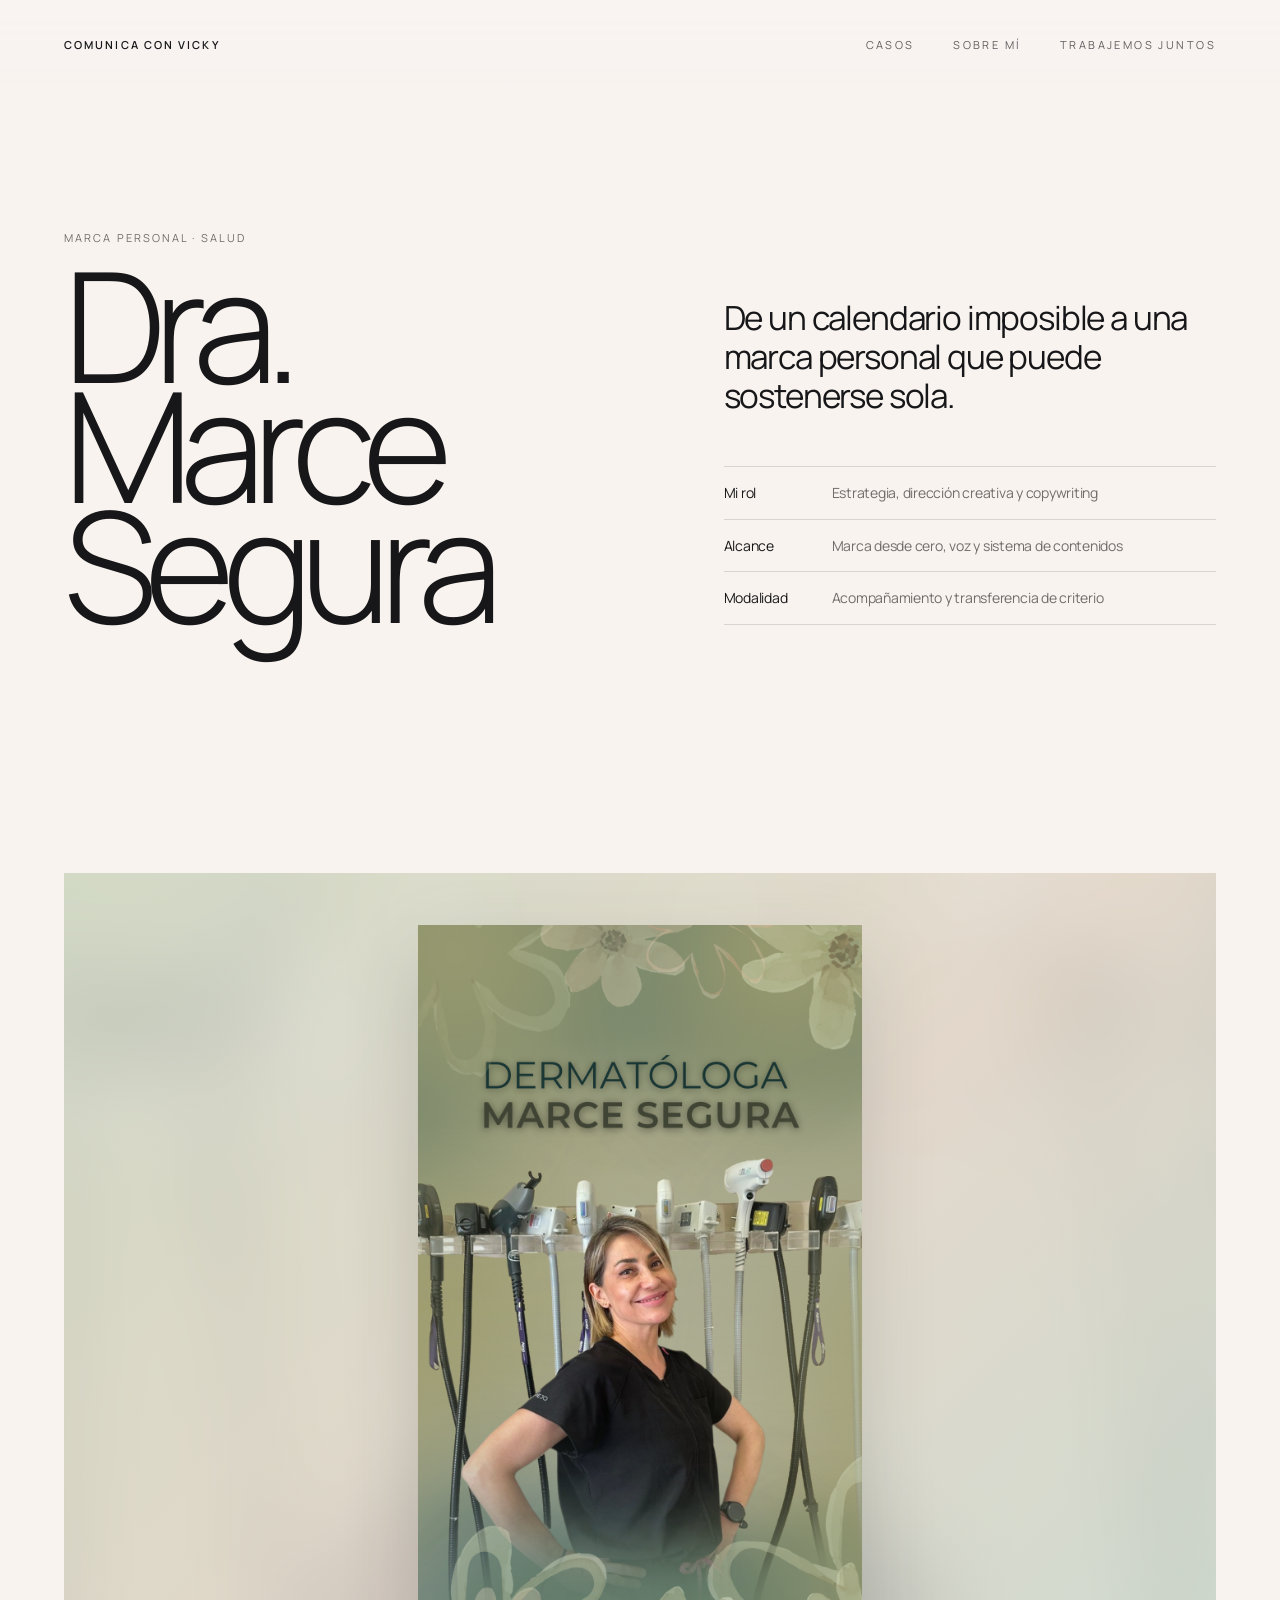
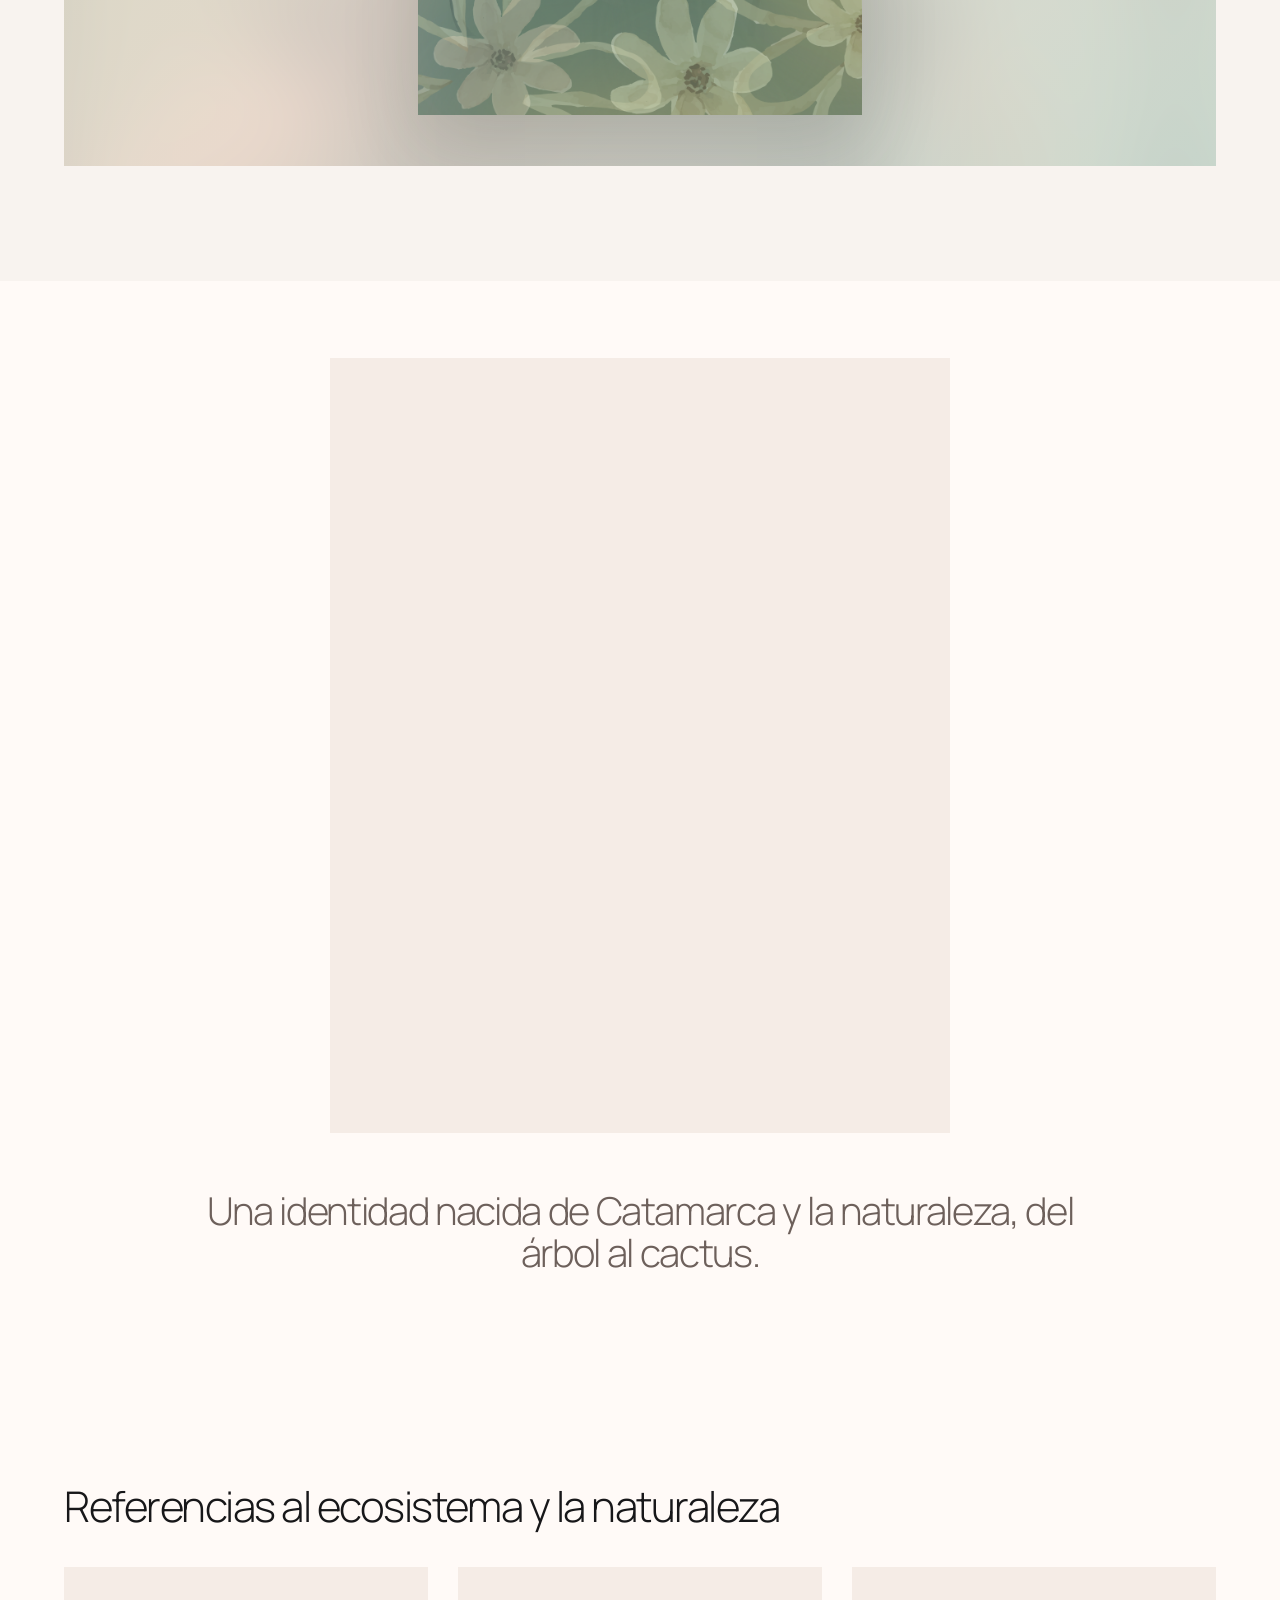
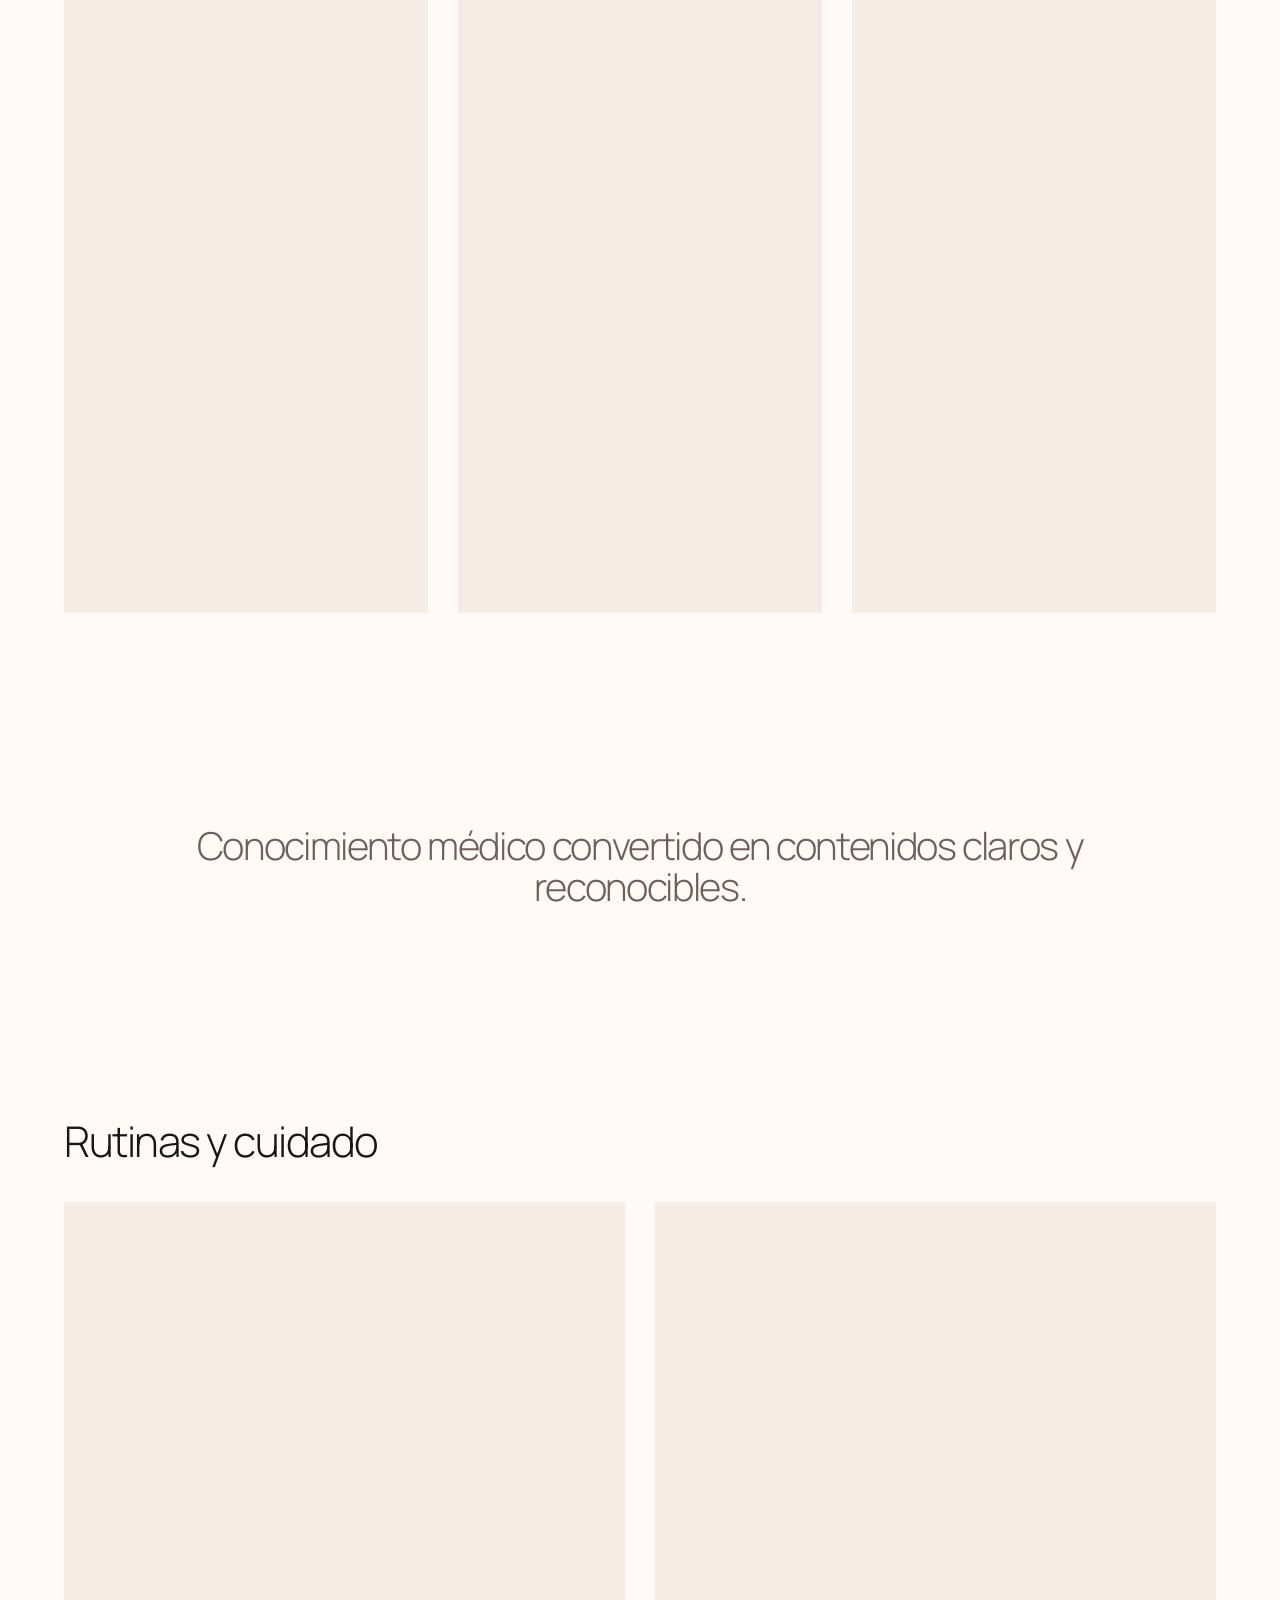
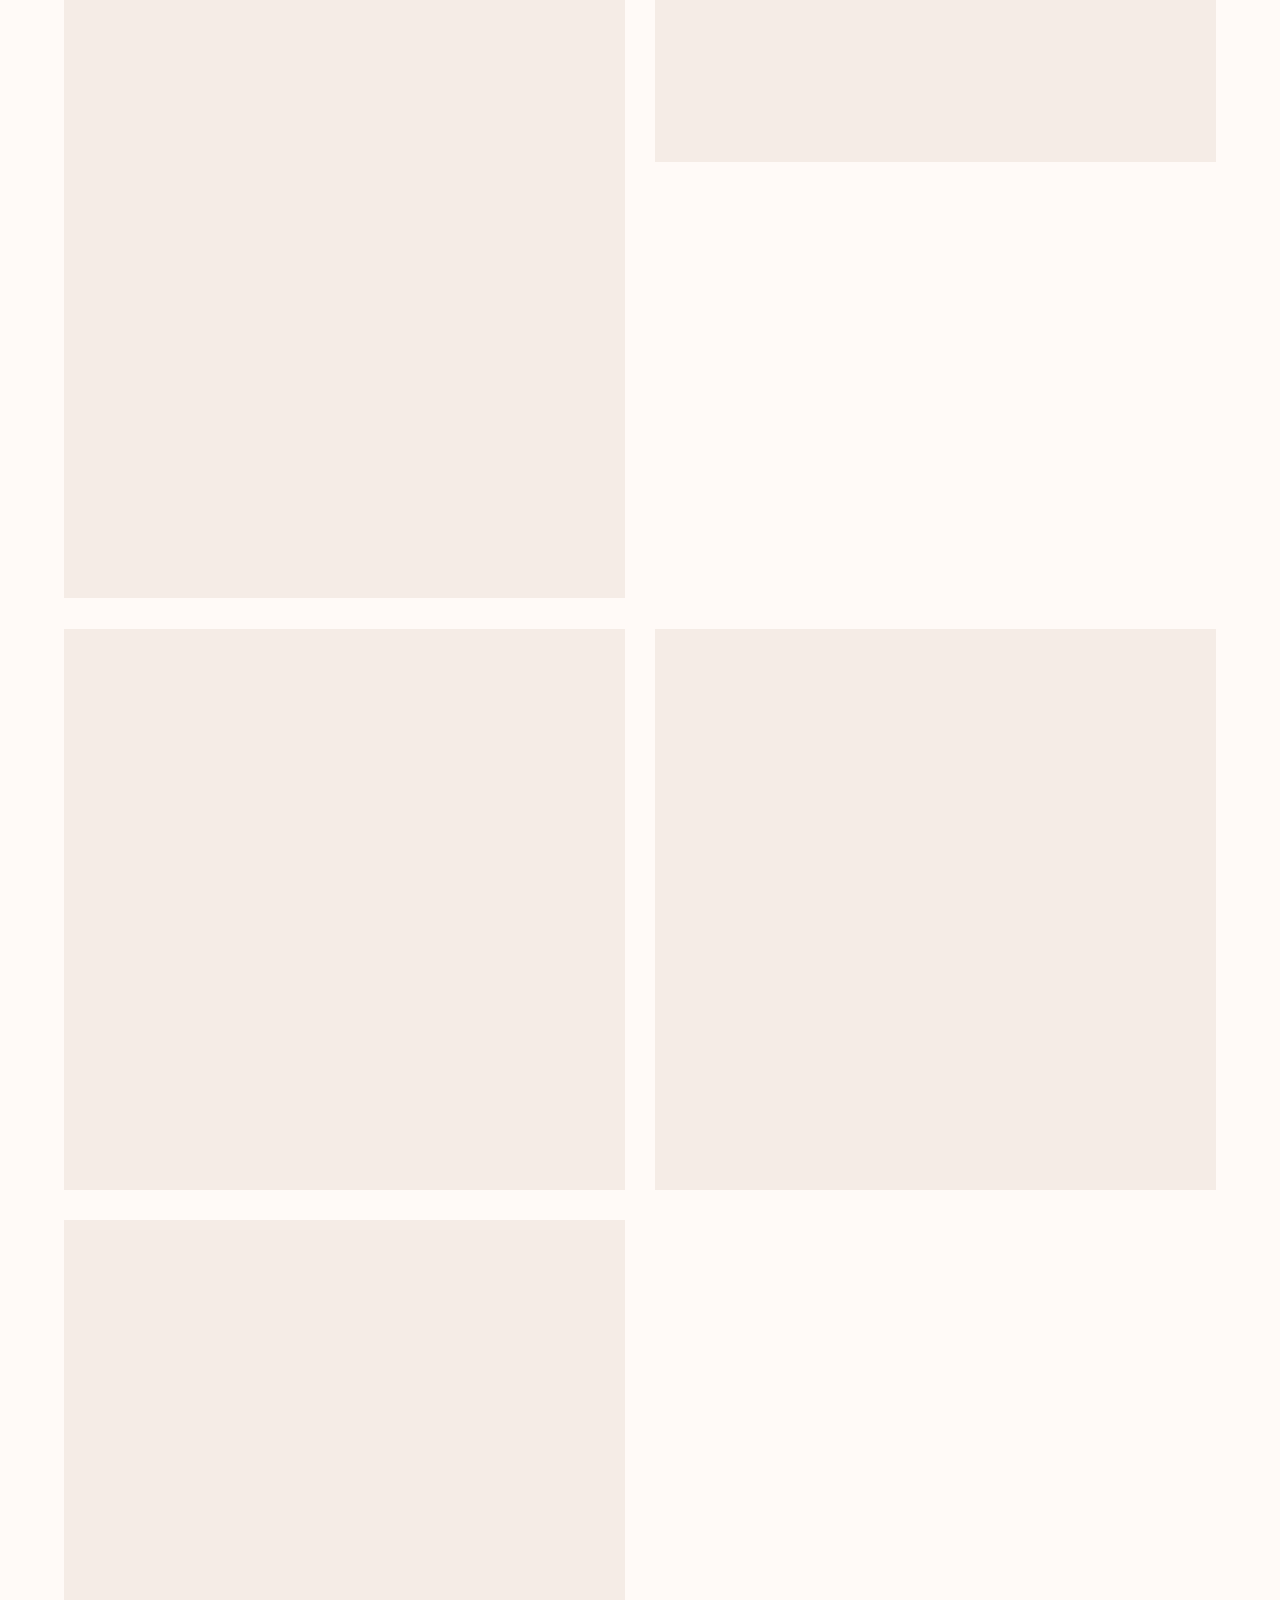
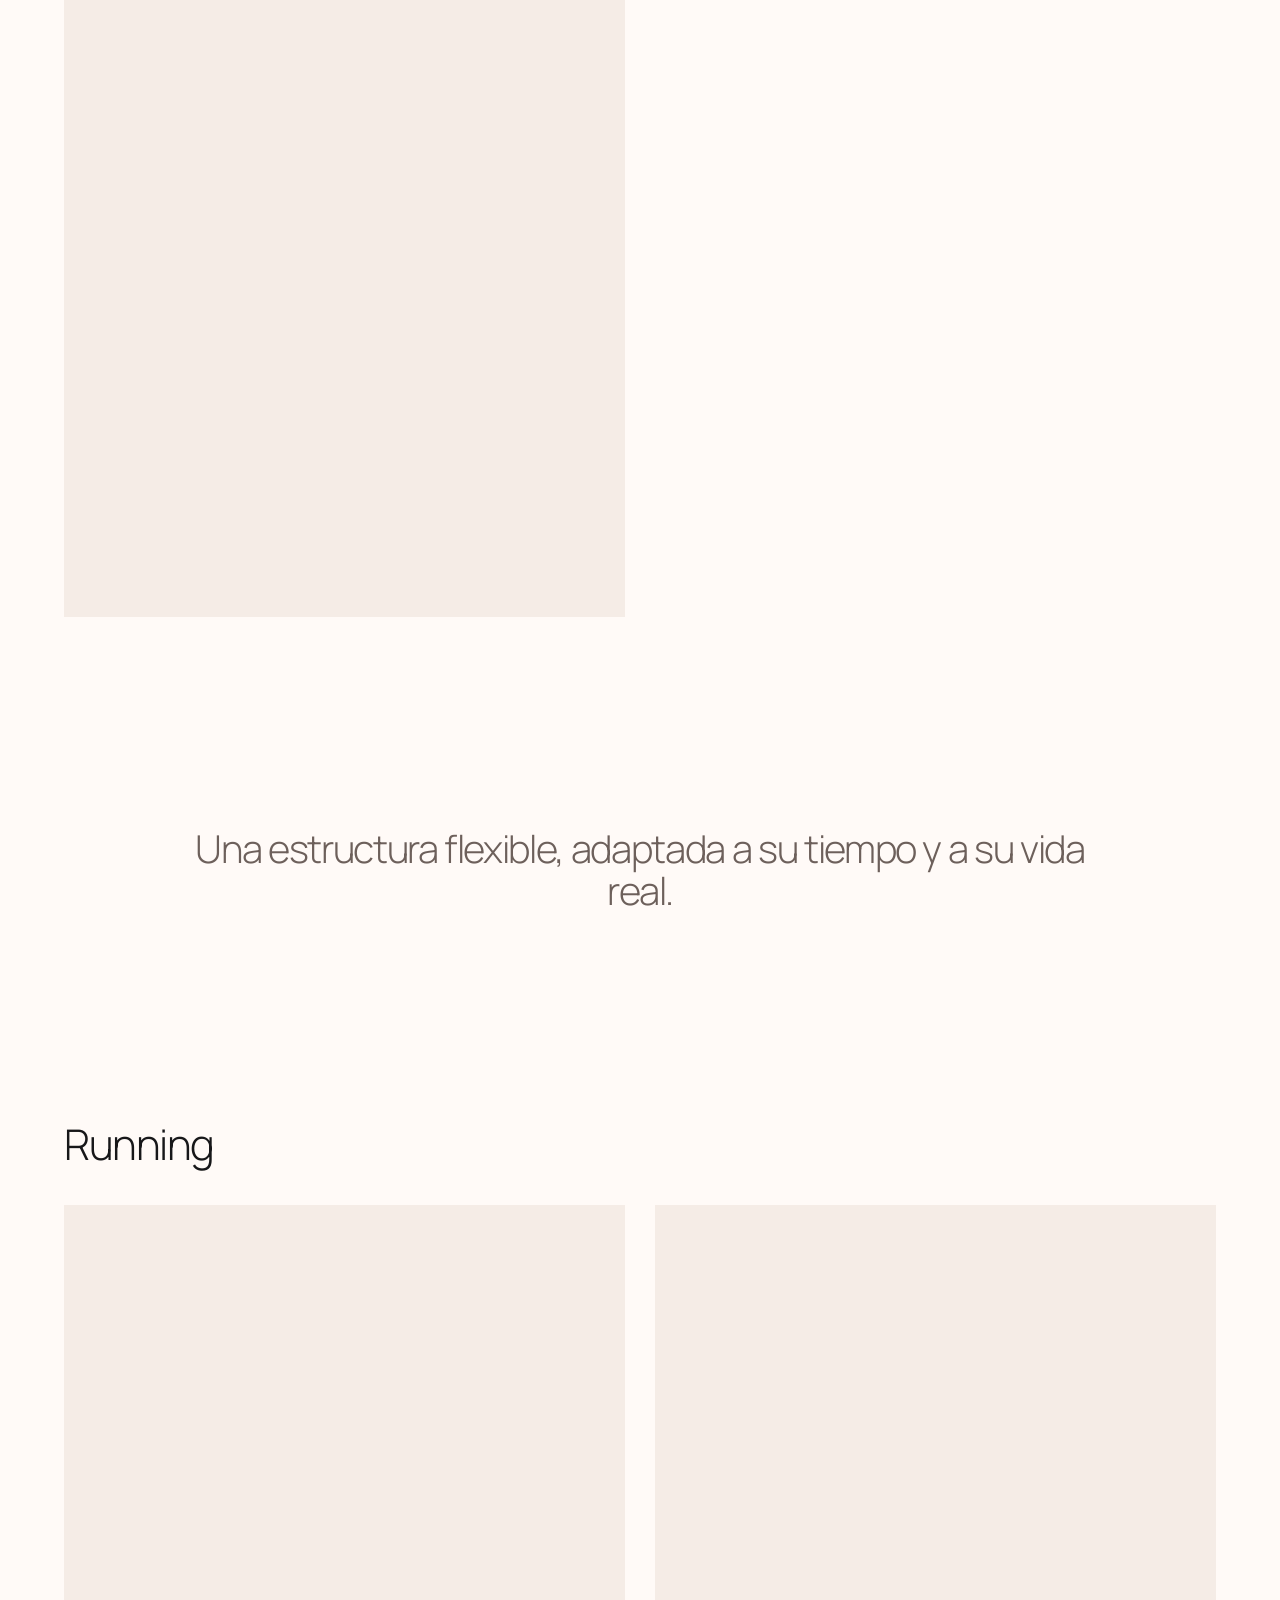
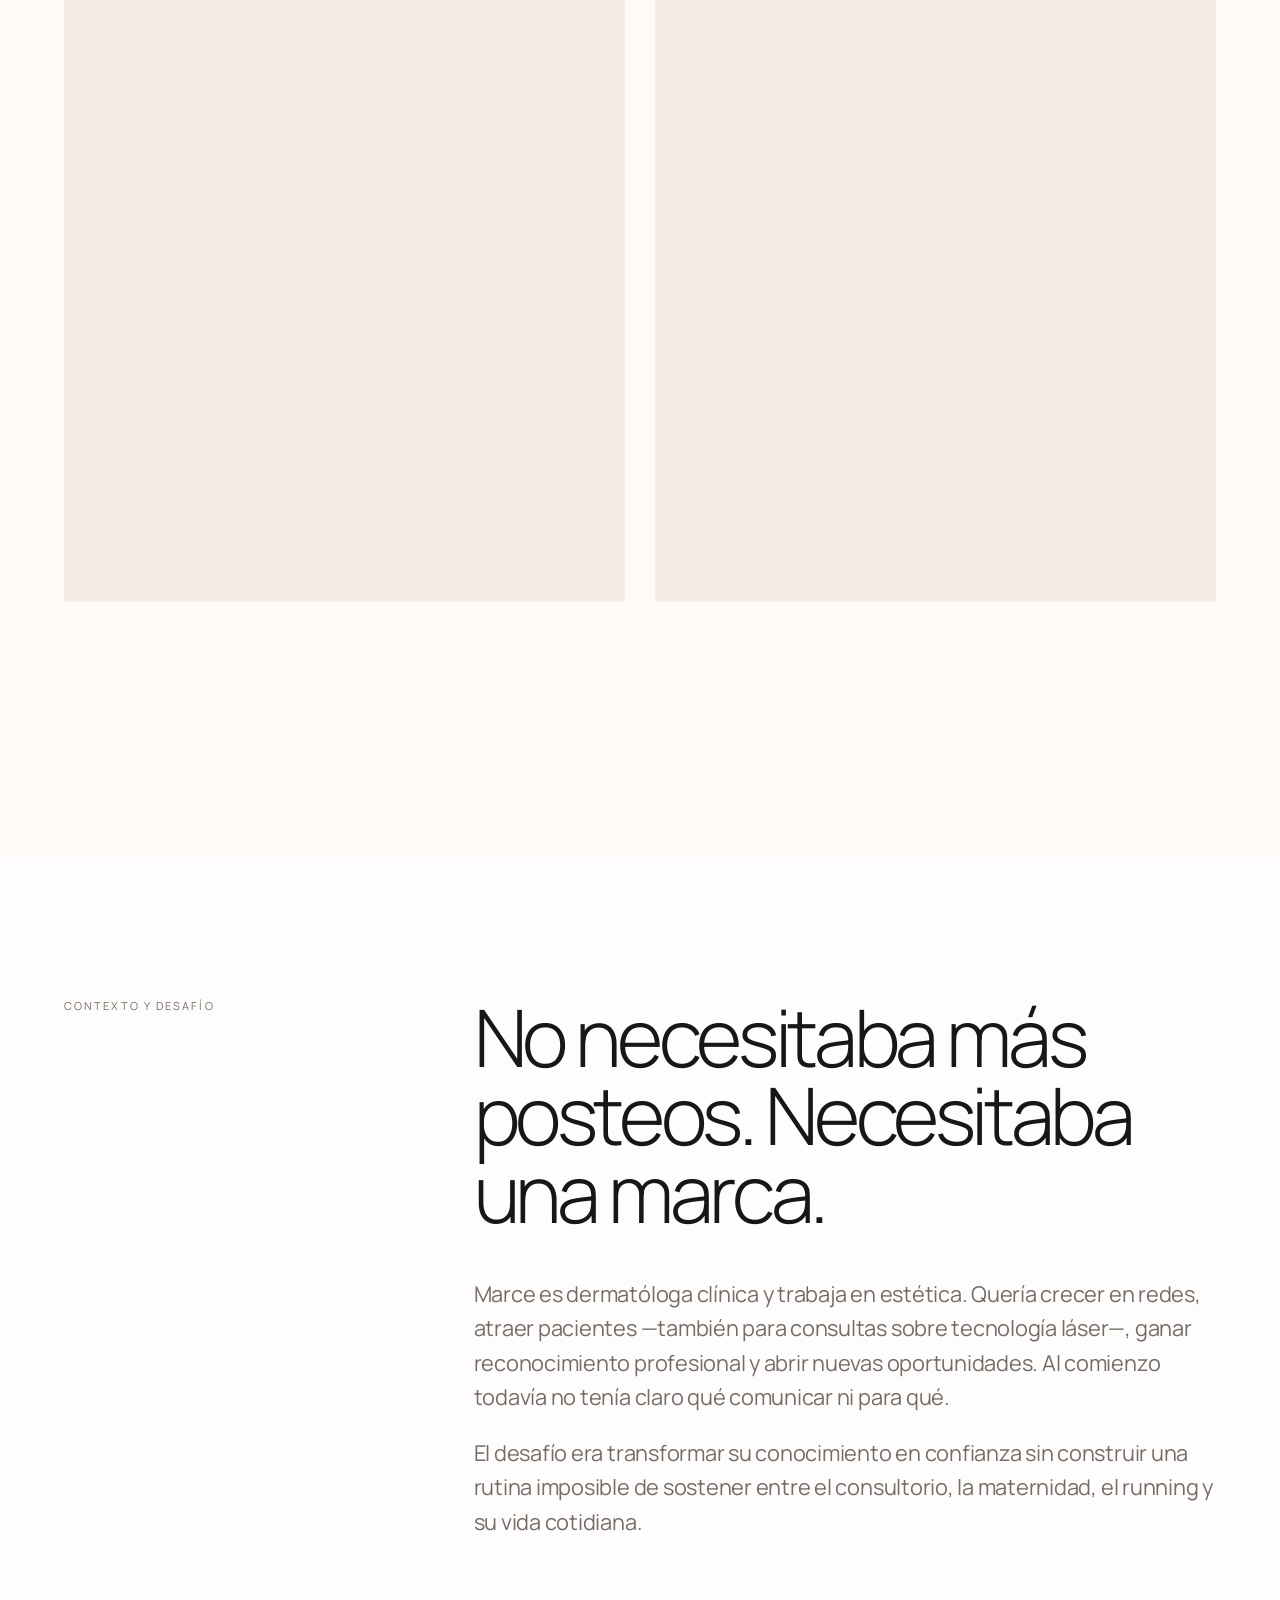
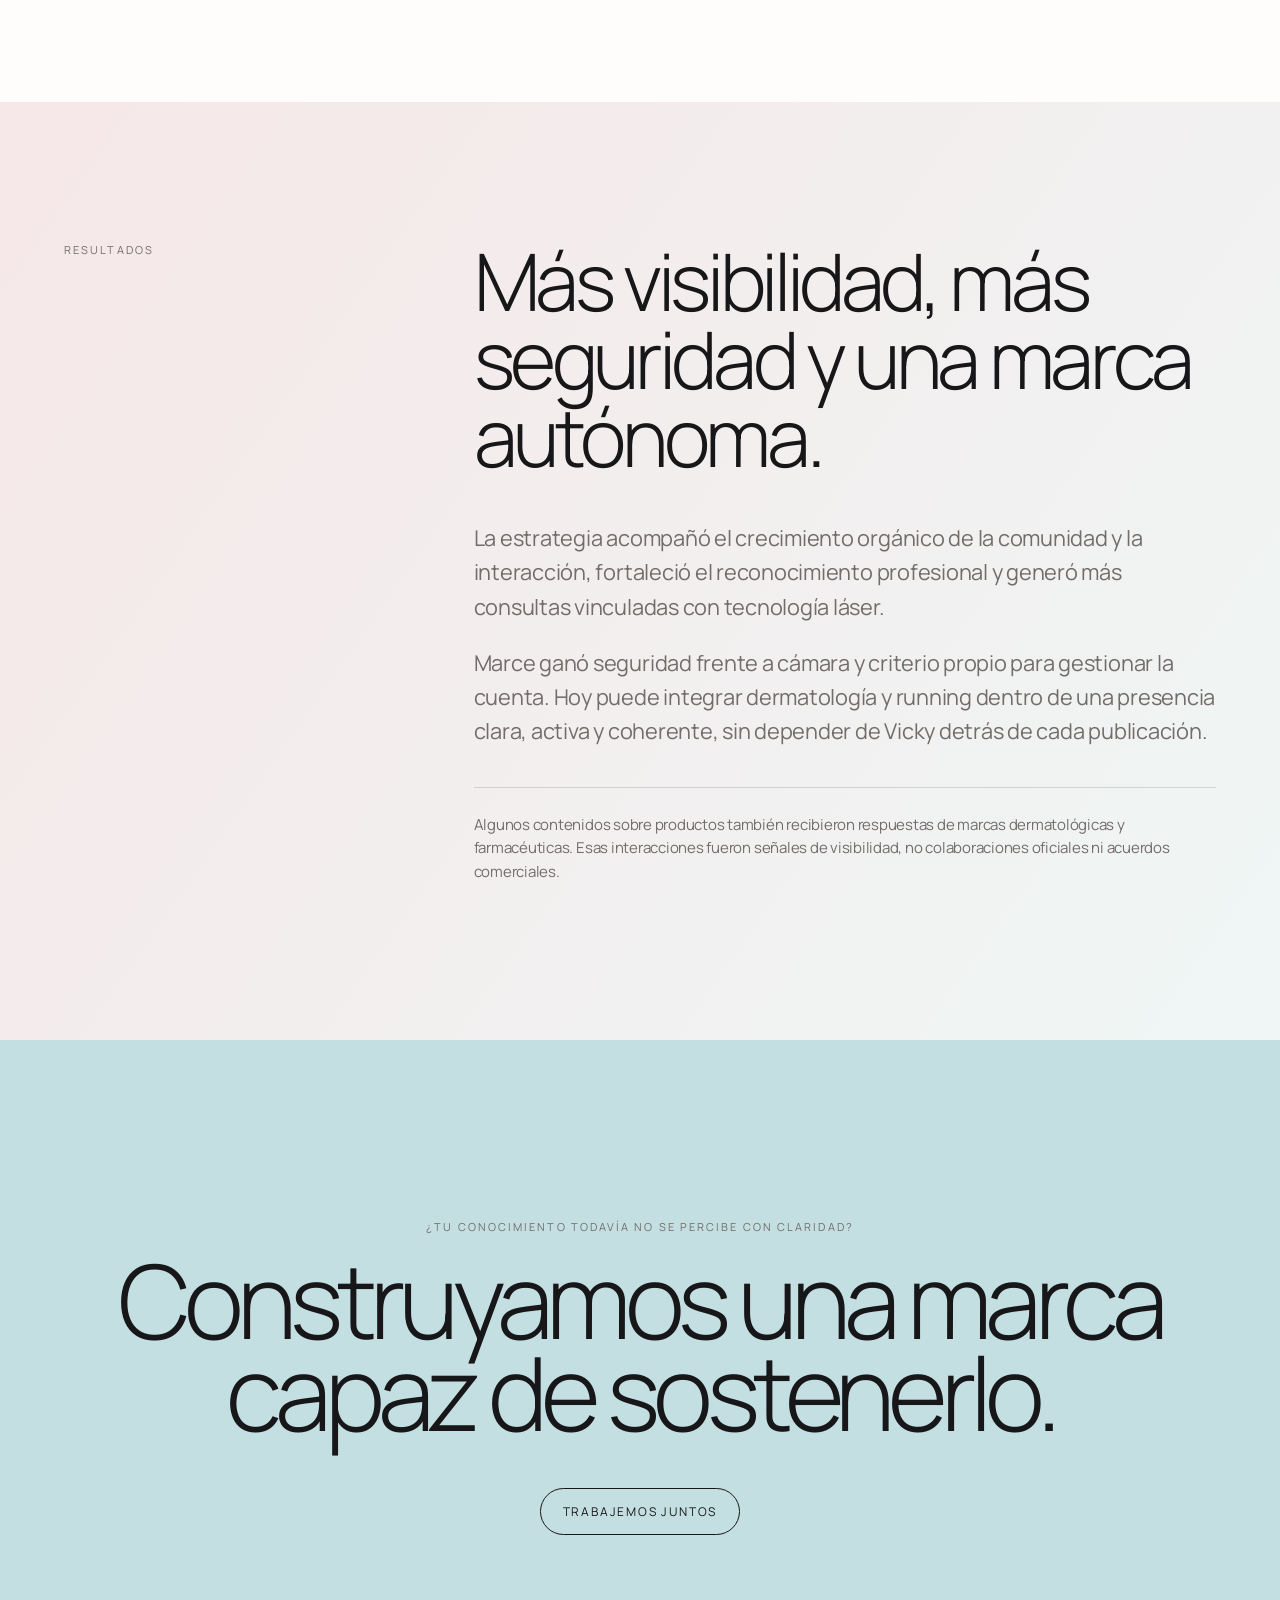
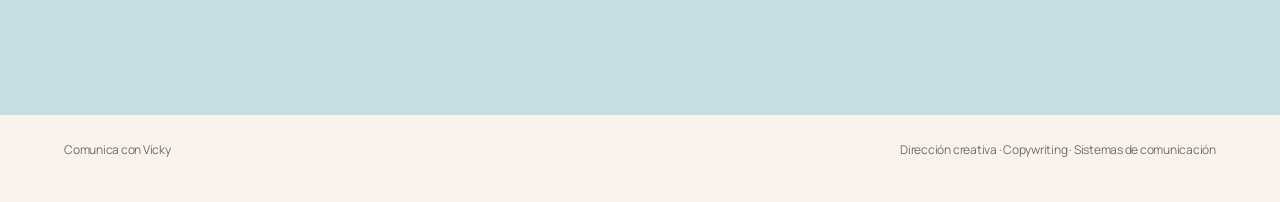
==== public/portfolio/dra-marce-segura.html @ cde8067c "Initial commit of Comunica con Vicky portfolio site Baseline import of the existing project (home, C" ====
<!doctype html>
<html lang="es">
<head>
  <meta charset="utf-8">
  <meta name="viewport" content="width=device-width,initial-scale=1">
  <meta name="description" content="Dra. Marce Segura: identidad, voz y sistema de contenidos para transformar conocimiento médico en una marca personal clara y sostenible.">
  <title>Dra. Marce Segura — Comunica con Vicky</title>
  <link rel="stylesheet" href="styles.css">
</head>
<body class="case-page marce-page">
  <header class="nav">
    <div class="nav__inner shell">
      <a class="wordmark" href="index.html">Comunica con Vicky</a>
      <nav class="nav__links" aria-label="Navegación principal">
        <a href="index.html#casos">Casos</a>
        <a href="index.html#sobre-mi">Sobre mí</a>
        <a class="nav-cta" href="index.html#contacto">Trabajemos juntos</a>
      </nav>
    </div>
  </header>

  <main>
    <section class="case-hero">
      <div class="shell case-hero__grid">
        <div>
          <p class="kicker">Marca personal · Salud</p>
          <h1>Dra. Marce Segura</h1>
        </div>
        <div class="case-hero__summary">
          <p>De un calendario imposible a una marca personal que puede sostenerse sola.</p>
          <div class="case-meta">
            <span><b>Mi rol</b> Estrategia, dirección creativa y copywriting</span>
            <span><b>Alcance</b> Marca desde cero, voz y sistema de contenidos</span>
            <span><b>Modalidad</b> Acompañamiento y transferencia de criterio</span>
          </div>
        </div>
      </div>
    </section>

    <section class="case-cover marce-cover">
      <div class="shell"><figure class="marce-cover__frame"><img src="assets/marce/marce-cover.png" alt="Identidad visual de la Dra. Marce Segura, inspirada en la naturaleza"></figure></div>
    </section>

    <section class="case-section marce-pieces" aria-label="Evidencia visual y sistema de contenidos">
      <div class="shell">
        <div class="marce-embed-feature" aria-label="Carrusel destacado">
          <div class="marce-ig-frame marce-ig-frame--portrait">
            <iframe src="https://www.instagram.com/p/DUYnMM2kVLa/embed/" title="Carrusel destacado de la marca personal" loading="eager" scrolling="no" allowtransparency="true"></iframe>
          </div>
        </div>

        <p class="marce-evidence-note">Una identidad nacida de Catamarca y la naturaleza, del árbol al cactus.</p>

        <section class="marce-evidence-group" aria-labelledby="marce-ecosystem-title">
          <h3 id="marce-ecosystem-title">Referencias al ecosistema y la naturaleza</h3>
          <div class="marce-embed-grid marce-embed-grid--three">
            <div class="marce-ig-frame marce-ig-frame--reel"><iframe src="https://www.instagram.com/reel/CvIGkmwAgwN/embed/" title="Reel de identidad inspirado en la tierra" loading="lazy" scrolling="no" allow="autoplay; encrypted-media" allowfullscreen></iframe></div>
            <div class="marce-ig-frame marce-ig-frame--reel"><iframe src="https://www.instagram.com/reel/CxvkhuLuCih/embed/" title="Reel de identidad inspirado en la naturaleza" loading="lazy" scrolling="no" allow="autoplay; encrypted-media" allowfullscreen></iframe></div>
            <div class="marce-ig-frame marce-ig-frame--reel"><iframe src="https://www.instagram.com/reel/C2AjkKLuUmG/embed/" title="Reel de identidad inspirado en el paisaje" loading="lazy" scrolling="no" allow="autoplay; encrypted-media" allowfullscreen></iframe></div>
          </div>
        </section>

        <p class="marce-evidence-note">Conocimiento médico convertido en contenidos claros y reconocibles.</p>

        <section class="marce-evidence-group" aria-labelledby="marce-routines-title">
          <h3 id="marce-routines-title">Rutinas y cuidado</h3>
          <div class="marce-embed-grid">
            <div class="marce-ig-frame marce-ig-frame--reel"><iframe src="https://www.instagram.com/reel/CyLkJyuOsT1/embed/" title="Reel de rutina de cuidado de la piel" loading="lazy" scrolling="no" allow="autoplay; encrypted-media" allowfullscreen></iframe></div>
            <div class="marce-ig-frame marce-ig-frame--square"><iframe src="https://www.instagram.com/p/C_MUWklSFDz/embed/" title="Carrusel educativo de dermatología" loading="lazy" scrolling="no" allowtransparency="true"></iframe></div>
            <div class="marce-ig-frame marce-ig-frame--square"><iframe src="https://www.instagram.com/p/DA1MT00PuCu/embed/" title="Carrusel educativo sobre cuidado de la piel" loading="lazy" scrolling="no" allowtransparency="true"></iframe></div>
            <div class="marce-ig-frame marce-ig-frame--square"><iframe src="https://www.instagram.com/p/DC2unP2v3Ya/embed/" title="Carrusel educativo sobre salud de la piel" loading="lazy" scrolling="no" allowtransparency="true"></iframe></div>
            <div class="marce-ig-frame marce-ig-frame--reel"><iframe src="https://www.instagram.com/reel/DN3veuVZKx1/embed/" title="Reel sobre tratamiento con tecnología láser" loading="lazy" scrolling="no" allow="autoplay; encrypted-media" allowfullscreen></iframe></div>
          </div>
        </section>

        <p class="marce-evidence-note">Una estructura flexible, adaptada a su tiempo y a su vida real.</p>

        <section class="marce-evidence-group" aria-labelledby="marce-running-title">
          <h3 id="marce-running-title">Running</h3>
          <div class="marce-embed-grid marce-embed-grid--running">
            <div class="marce-ig-frame marce-ig-frame--reel"><iframe src="https://www.instagram.com/reel/DDdgUTaIUy2/embed/" title="Sueño con correr una maratón" loading="lazy" scrolling="no" allow="autoplay; encrypted-media" allowfullscreen></iframe></div>
            <div class="marce-ig-frame marce-ig-frame--reel"><iframe src="https://www.instagram.com/reel/DSvG3YykQhV/embed/" title="Get Ready With Me para su primera maratón" loading="lazy" scrolling="no" allow="autoplay; encrypted-media" allowfullscreen></iframe></div>
          </div>
        </section>

      </div>
    </section>

    <section class="case-section marce-context">
      <div class="shell case-two-col">
        <p class="kicker">Contexto y desafío</p>
        <div class="case-prose">
          <h2>No necesitaba más posteos. Necesitaba una marca.</h2>
          <p>Marce es dermatóloga clínica y trabaja en estética. Quería crecer en redes, atraer pacientes —también para consultas sobre tecnología láser—, ganar reconocimiento profesional y abrir nuevas oportunidades. Al comienzo todavía no tenía claro qué comunicar ni para qué.</p>
          <p>El desafío era transformar su conocimiento en confianza sin construir una rutina imposible de sostener entre el consultorio, la maternidad, el running y su vida cotidiana.</p>
        </div>
      </div>
    </section>

    <section class="case-section case-section--soft marce-results">
      <div class="shell case-two-col">
        <p class="kicker">Resultados</p>
        <div class="case-prose">
          <h2>Más visibilidad, más seguridad y una marca autónoma.</h2>
          <p>La estrategia acompañó el crecimiento orgánico de la comunidad y la interacción, fortaleció el reconocimiento profesional y generó más consultas vinculadas con tecnología láser.</p>
          <p>Marce ganó seguridad frente a cámara y criterio propio para gestionar la cuenta. Hoy puede integrar dermatología y running dentro de una presencia clara, activa y coherente, sin depender de Vicky detrás de cada publicación.</p>
          <p class="marce-results__note">Algunos contenidos sobre productos también recibieron respuestas de marcas dermatológicas y farmacéuticas. Esas interacciones fueron señales de visibilidad, no colaboraciones oficiales ni acuerdos comerciales.</p>
        </div>
      </div>
    </section>

    <section class="case-next">
      <div class="shell">
        <p class="kicker">¿Tu conocimiento todavía no se percibe con claridad?</p>
        <h2>Construyamos una marca capaz de sostenerlo.</h2>
        <a class="button button--dark" href="index.html#contacto">Trabajemos juntos</a>
      </div>
    </section>
  </main>

  <footer class="footer"><div class="shell footer__inner"><span>Comunica con Vicky</span><span>Dirección creativa · Copywriting · Sistemas de comunicación</span></div></footer>
  <script src="app.js"></script>
</body>
</html>
---- public/portfolio/styles.css ----
:root {
  --paper: #f6f1ed;
  --paper-2: #efe9e4;
  --ink: #171719;
  --muted: #726d6a;
  --line: rgba(23, 23, 25, 0.14);
  --coral: #e88991;
  --cyan: #b9dce0;
  --white: #fffdfb;
  --max: 1480px;
  --pad: clamp(22px, 5vw, 76px);
}

* { box-sizing: border-box; }
html { scroll-behavior: smooth; }
body {
  margin: 0;
  color: var(--ink);
  background: var(--paper);
  font-family: Inter, "Helvetica Neue", Arial, sans-serif;
  font-weight: 400;
  letter-spacing: -0.015em;
  overflow-x: clip;
}
a { color: inherit; text-decoration: none; }
img { display: block; max-width: 100%; }
button { font: inherit; }

/* Construcción progresiva: por ahora la experiencia pública contiene solo el hero. */
.hero-only main > section:not(.hero),
.hero-only .footer,
.hero-only .nav,
.hero-only .nav__links,
.hero-only .scroll-note { display: none; }
.hero-only { min-height: 100svh; }
.hero-only .hero--approved { padding-top: 24px; }

.shell { width: min(100%, var(--max)); margin: 0 auto; padding-inline: var(--pad); }
.nav {
  position: fixed; inset: 0 0 auto; z-index: 20;
  background: linear-gradient(rgba(249,243,242,.82) 18%, rgba(249,243,242,0));
  transition: background .3s ease, backdrop-filter .3s ease;
}
.nav.scrolled { background: rgba(246,241,237,.82); backdrop-filter: blur(16px); border-bottom: 1px solid var(--line); }
.nav__inner { height: 88px; display: flex; align-items: center; justify-content: space-between; }
.wordmark, .nav__links { text-transform: uppercase; letter-spacing: .22em; font-size: 11px; }
.wordmark { font-weight: 600; letter-spacing: .19em; }
.nav__links { display: flex; gap: clamp(18px, 3vw, 48px); }
.nav__links a { opacity: .68; transition: opacity .2s; }
.nav__links a:hover { opacity: 1; }

.hero { min-height: 100svh; position: relative; overflow: hidden; display: grid; align-items: center; padding-top: 88px; }
.hero--approved {
  padding-top:88px;
  display:grid;
  background:
    linear-gradient(118deg,
      #f9f3f2 0%,
      #faefef 17%,
      #f7f5f3 39%,
      #eef6f6 66%,
      #e5f2f3 84%,
      #edf1f3 100%);
}
.hero-original-grid { display:grid; grid-template-columns:minmax(430px,.92fr) minmax(520px,1.08fr); gap:clamp(18px,3vw,54px); align-items:center; position:relative; z-index:1; }
.hero-original-copy { position:relative; z-index:2; padding-top:12px; }
.hero-brand { margin:0 0 clamp(48px,7vh,88px); font-size:clamp(24px,2.35vw,38px); line-height:1; font-weight:550; letter-spacing:.095em; text-transform:uppercase; }
.hero-brand::after { content:none; }
.hero-specialty { margin-bottom:20px; color:var(--ink); opacity:.58; }
.hero-original-copy h1 { font-size:clamp(52px,5.1vw,80px); line-height:.98; text-transform:none; font-weight:350; letter-spacing:-.052em; max-width:720px; margin-bottom:30px; text-wrap:balance; }
.hero-original-copy .lead { max-width:590px; margin-bottom:36px; font-size:clamp(17px,1.28vw,21px); line-height:1.5; font-weight:300; letter-spacing:.005em; }
.hero-original-visual { min-width:0; display:grid; place-items:center; overflow:visible; transform:translateX(2%); }
.hero-original-visual img { width:119%; max-width:none; margin-left:-8%; object-fit:contain; filter:drop-shadow(0 30px 55px rgba(121,155,158,.12)); }
.hero::before {
  content: ""; position: absolute; inset: -10%;
  background:
    radial-gradient(ellipse at 18% 67%, rgba(242,157,168,.27) 0%, rgba(242,157,168,.12) 25%, transparent 52%),
    radial-gradient(ellipse at 79% 42%, rgba(146,213,220,.31) 0%, rgba(172,224,228,.15) 28%, transparent 57%),
    radial-gradient(ellipse at 53% 84%, rgba(212,193,219,.15) 0%, transparent 44%),
    radial-gradient(ellipse at 47% 25%, rgba(255,255,255,.72) 0%, transparent 48%);
  filter: blur(18px);
  opacity: .95;
  pointer-events: none;
}
.hero::after {
  content:"";
  position:absolute;
  inset:0;
  pointer-events:none;
  background:
    linear-gradient(105deg, transparent 17%, rgba(255,255,255,.28) 38%, transparent 58%),
    radial-gradient(ellipse at 67% 48%, rgba(255,255,255,.22), transparent 42%);
  mix-blend-mode:screen;
}
.hero__grid { position: relative; display: grid; grid-template-columns: minmax(330px,.85fr) minmax(540px,1.35fr); gap: clamp(28px, 5vw, 90px); align-items: center; }
.kicker { margin: 0 0 20px; text-transform: uppercase; letter-spacing: .19em; font-size: 11px; color: var(--muted); }
h1,h2,h3,p { margin-top: 0; }
h1 { font-size: clamp(52px, 6vw, 94px); line-height: .97; letter-spacing: -.055em; font-weight: 400; max-width: 720px; margin-bottom: 28px; }
.lead { max-width: 570px; font-size: clamp(18px,1.5vw,24px); line-height: 1.42; color: var(--muted); }
.actions { display: flex; gap: 22px; align-items: center; margin-top: 40px; }
.button { display: inline-flex; align-items: center; gap: 18px; border: 1px solid var(--ink); border-radius: 999px; padding: 14px 22px; font-size: 12px; text-transform: uppercase; letter-spacing: .15em; transition: .25s; }
.button:hover { background: var(--ink); color: var(--white); }
.button--quiet { border-color: transparent; padding-inline: 0; }
.button--quiet:hover { background: transparent; color: var(--ink); opacity: .55; }

.hero__organisms { height: min(64vw, 680px); min-height: 490px; position: relative; }
.organism-family { width:118%; max-width:none; position:absolute; left:-9%; top:50%; transform:translateY(-50%); mix-blend-mode:multiply; }
.organism { position: absolute; filter: drop-shadow(0 26px 42px rgba(66,57,55,.11)); mix-blend-mode: multiply; }
.organism--main { width: 76%; left: 0; bottom: 5%; animation: drift 9s ease-in-out infinite; }
.organism--frog { width: 29%; right: 2%; bottom: 5%; animation: drift 7s ease-in-out -2s infinite; }
.organism--squid { width: 34%; right: 10%; top: 2%; animation: drift 11s ease-in-out -5s infinite; }
.coral { position:absolute; width: 170px; height: 210px; border: 14px solid rgba(232,137,145,.11); border-radius: 52% 48% 38% 62%; filter: blur(1px); opacity:.5; }
.coral::before,.coral::after { content:""; position:absolute; width:65px; height:120px; border:12px solid rgba(185,220,224,.17); border-bottom:0; border-radius:50% 50% 0 0; }
.coral::before { left:-55px; top:72px; transform:rotate(-24deg); }
.coral::after { right:-52px; top:28px; transform:rotate(32deg); }
.coral--a { right:-90px; bottom:-80px; transform:rotate(19deg); }
.scroll-note { position:absolute; left:50%; bottom:24px; transform:translateX(-50%); font-size:10px; letter-spacing:.2em; text-transform:uppercase; color:var(--muted); }

.reef { position:absolute; pointer-events:none; width:230px; height:280px; opacity:.42; filter:blur(.3px); }
.reef::before,.reef::after { content:""; position:absolute; bottom:0; border:16px solid rgba(232,137,145,.2); border-bottom:0; border-radius:60% 60% 0 0; }
.reef::before { width:92px; height:245px; left:55px; transform:rotate(9deg); }
.reef::after { width:68px; height:175px; left:5px; transform:rotate(-24deg); border-color:rgba(185,220,224,.28); }
.reef--left { left:-60px; bottom:-105px; transform:rotate(-8deg); }
.reef--right { right:-70px; bottom:-120px; transform:scaleX(-1) rotate(-12deg); }

.organism-scene { min-height:820px; position:relative; overflow:hidden; display:grid; align-items:center; background:#111518; color:var(--white); }
.organism-scene::before { content:""; position:absolute; inset:0; background:radial-gradient(circle at 72% 42%,rgba(185,220,224,.09),transparent 34%),radial-gradient(circle at 20% 75%,rgba(232,137,145,.09),transparent 27%); }
.organism-scene__grid { position:relative; z-index:1; display:grid; grid-template-columns:minmax(390px,.9fr) minmax(500px,1.1fr); gap:clamp(50px,7vw,120px); align-items:center; }
.organism-scene__grid--reverse { grid-template-columns:minmax(500px,1.1fr) minmax(390px,.9fr); }
.organism-scene__copy h2 { font-size:clamp(48px,6vw,86px); line-height:.98; letter-spacing:-.055em; font-weight:400; margin-bottom:32px; }
.organism-scene__copy p:not(.kicker) { color:#bbb5b1; font-size:clamp(18px,1.6vw,24px); line-height:1.55; max-width:620px; }
.organism-scene .kicker { color:#aaa5a1; }
.button--light { border-color:rgba(255,255,255,.62); margin-top:25px; }
.button--light:hover { background:var(--white); color:var(--ink); }
.organism-stage { min-height:590px; width:100%; display:grid; place-items:center; position:relative; overflow:visible; }
.organism-stage img { width:100%; height:650px; object-fit:contain; filter:drop-shadow(0 30px 45px rgba(0,0,0,.16)); }
.organism-scene--frog .organism-stage img { height:610px; }
.reef--dark-left { left:-50px; bottom:-100px; opacity:.28; }
.reef--dark-right { right:-65px; bottom:-105px; opacity:.25; transform:scaleX(-1); }
.reef--dark-left::before,.reef--dark-left::after,.reef--dark-right::before,.reef--dark-right::after { border-color:rgba(232,137,145,.24); }

section { padding: clamp(96px, 12vw, 190px) 0; }
.section-head { display:grid; grid-template-columns: 1fr 1.25fr; gap:60px; padding-bottom:72px; border-bottom:1px solid var(--line); }
.section-head h2 { font-size:clamp(40px,5vw,74px); line-height:1; letter-spacing:-.045em; font-weight:400; }
.section-head p { font-size:clamp(20px,2vw,30px); line-height:1.35; color:var(--muted); max-width:760px; }

.pillars { background:var(--white); position:relative; overflow:hidden; }
.pillar-grid { display:grid; grid-template-columns:repeat(3,1fr); gap:1px; background:var(--line); margin-top:72px; border:1px solid var(--line); }
.pillar { min-height:420px; padding:36px; background:var(--white); display:flex; flex-direction:column; }
.pillar__number { color:var(--muted); font-size:11px; letter-spacing:.18em; }
.pillar h3 { font-size:clamp(28px,3vw,44px); font-weight:400; letter-spacing:-.035em; margin:64px 0 18px; }
.pillar p { color:var(--muted); font-size:17px; line-height:1.55; }
.pillar__link { margin-top:auto; padding-top:36px; font-size:11px; letter-spacing:.17em; text-transform:uppercase; }

.work-grid { display:grid; grid-template-columns:1.2fr .8fr; gap:clamp(24px,5vw,78px); align-items:start; margin-top:80px; }
.case-card { position:relative; }
.case-card:nth-child(2) { margin-top:170px; }
.case-card__visual { aspect-ratio:4/3; background:var(--paper-2); overflow:hidden; position:relative; }
.case-card__visual::after { content:""; position:absolute; inset:0; background:linear-gradient(145deg, rgba(232,137,145,.08), rgba(185,220,224,.15)); }
.case-card__meta { display:flex; justify-content:space-between; gap:24px; padding-top:20px; }
.case-card h3 { font-size:24px; font-weight:400; }
.case-card p { color:var(--muted); font-size:13px; text-align:right; }

.process { background:var(--ink); color:var(--white); }
.process .kicker,.process p { color:#aaa5a1; }
.process-list { margin-top:70px; }
.process-row { display:grid; grid-template-columns:90px .7fr 1.3fr; gap:30px; padding:35px 0; border-top:1px solid rgba(255,255,255,.18); align-items:start; }
.process-row h3 { font-size:28px; font-weight:400; }
.process-row p { font-size:17px; line-height:1.55; max-width:700px; }

.contact { min-height:76vh; display:grid; align-items:center; text-align:center; position:relative; overflow:hidden; }
.contact h2 { font-size:clamp(52px,8vw,118px); line-height:.9; font-weight:400; letter-spacing:-.06em; max-width:1100px; margin:0 auto 46px; }
.footer { border-top:1px solid var(--line); padding:26px 0 44px; color:var(--muted); font-size:12px; }
.footer__inner { display:flex; justify-content:space-between; gap:24px; }

.page-hero { padding:180px 0 90px; }
.page-hero h1 { max-width:1050px; }
.page-meta { display:grid; grid-template-columns:repeat(3,1fr); border-top:1px solid var(--line); margin-top:70px; padding-top:28px; gap:30px; }
.page-meta dt { color:var(--muted); text-transform:uppercase; letter-spacing:.16em; font-size:10px; margin-bottom:10px; }
.page-meta dd { margin:0; font-size:18px; }
.feature { min-height:66vh; background:linear-gradient(145deg,rgba(232,137,145,.2),rgba(185,220,224,.25)); display:grid; place-items:center; overflow:hidden; }
.feature img { max-height:620px; width:auto; mix-blend-mode:multiply; }
.article { max-width:880px; margin:0 auto; padding:120px var(--pad); }
.article h2 { font-size:45px; font-weight:400; letter-spacing:-.04em; }
.article p { font-size:21px; line-height:1.65; color:var(--muted); }

@keyframes drift { 0%,100%{transform:translate3d(0,0,0) rotate(0)} 50%{transform:translate3d(0,-10px,0) rotate(.7deg)} }
@media (prefers-reduced-motion:reduce){ *{scroll-behavior:auto!important;animation:none!important;transition:none!important} }
@media (max-width:900px){
  .nav__links a:not(:last-child){display:none}.hero-original-grid{grid-template-columns:1fr;padding-top:55px}.hero-brand{margin-bottom:38px}.hero-original-copy{position:relative;z-index:2}.hero-original-visual{margin-top:-52px;transform:none}.hero-original-visual img{width:104%;margin-left:-2%}.section-head{grid-template-columns:1fr;gap:20px}.pillar-grid{grid-template-columns:1fr}.pillar{min-height:310px}.work-grid{grid-template-columns:1fr}.case-card:nth-child(2){margin-top:30px}.process-row{grid-template-columns:50px 1fr}.process-row p{grid-column:2}.page-meta{grid-template-columns:1fr}.footer__inner{flex-direction:column}.organism-scene__grid,.organism-scene__grid--reverse{grid-template-columns:1fr;gap:25px}.organism-scene{padding:110px 0}.organism-stage{min-height:440px}.organism-stage img,.organism-scene--frog .organism-stage img{width:100%;height:560px}.organism-scene__grid--reverse .organism-stage{order:2}
}
@media (max-width:560px){
  .nav__inner{height:72px}.wordmark{font-size:9px}.hero--approved{min-height:100svh;padding-top:72px}.hero-only .hero--approved{padding-top:16px}.hero-original-grid{padding-top:38px}.hero-brand{font-size:19px;letter-spacing:.08em;margin-bottom:34px}.hero-original-copy h1{font-size:45px;line-height:1}.hero-original-copy .lead{font-size:17px}.hero-original-visual{margin-top:-8px}.hero-original-visual img{width:112%;margin-left:-6%}.actions{align-items:flex-start;flex-direction:column}.scroll-note{display:none}.page-hero{padding-top:130px}.organism-scene{min-height:0}.organism-stage{min-height:360px}.organism-stage img,.organism-scene--frog .organism-stage img{height:390px}.reef{transform:scale(.7)}
}

/* Home publicable v1 */
.hero-actions,.contact__actions,.about__links { display:flex; align-items:center; gap:26px; flex-wrap:wrap; }
.text-link { display:inline-block; font-size:12px; letter-spacing:.14em; text-transform:uppercase; border-bottom:1px solid currentColor; padding-bottom:5px; }
.hero-original-copy h1 { font-size:clamp(44px,4.4vw,72px); max-width:760px; }
.hero-original-visual img { width:116%; }

.intro-statement { padding:clamp(90px,10vw,150px) 0; background:#111518; color:var(--white); }
.intro-statement__grid { display:grid; grid-template-columns:.55fr 1.45fr; gap:clamp(35px,8vw,120px); align-items:start; }
.intro-statement .kicker { color:#aaa5a1; }
.intro-statement__text { font-size:clamp(30px,4.2vw,66px); line-height:1.08; letter-spacing:-.045em; max-width:1050px; }

.section-head--compact { padding-bottom:55px; }
.section-head--compact > p { font-size:clamp(18px,1.7vw,25px); max-width:680px; }
.pillar-grid--editorial .pillar { min-height:460px; }
.pillar__verb { margin-top:auto; color:var(--coral); font-size:13px; text-transform:uppercase; letter-spacing:.18em; }

.offer { background:#111518; color:var(--white); }
.offer__grid { display:grid; grid-template-columns:.85fr 1.15fr; gap:clamp(70px,9vw,150px); align-items:start; }
.offer__intro { position:sticky; top:130px; }
.offer__intro .kicker { color:#aaa5a1; }
.offer__intro h2 { font-size:clamp(48px,6vw,88px); line-height:.94; font-weight:350; letter-spacing:-.055em; }
.offer__intro > p:not(.kicker) { font-size:clamp(18px,1.5vw,23px); line-height:1.55; color:#bbb5b1; max-width:620px; }
.offer-row { display:grid; grid-template-columns:58px 1fr; gap:25px; padding:30px 0; border-top:1px solid rgba(255,255,255,.18); }
.offer-row > span { font-size:11px; color:#aaa5a1; letter-spacing:.14em; }
.offer-row h3 { font-size:clamp(25px,2.5vw,38px); font-weight:400; margin-bottom:10px; }
.offer-row p { color:#aaa5a1; font-size:17px; line-height:1.55; }

.work { background:#f8f3ef; }
.case-list { margin-top:72px; }
.case-feature { display:grid; grid-template-columns:1.2fr .8fr; min-height:610px; border:1px solid var(--line); background:var(--white); }
.case-feature__image { min-height:540px; overflow:hidden; }
.case-feature__image img,.case-mini__image img { width:100%; height:100%; object-fit:cover; transition:transform .6s ease; }
.case-feature:hover img,.case-mini:hover img { transform:scale(1.025); }
.case-feature__copy { padding:clamp(34px,5vw,72px); display:flex; flex-direction:column; align-items:flex-start; }
.case-feature__copy h3 { font-size:clamp(38px,4.7vw,72px); line-height:.95; font-weight:350; letter-spacing:-.05em; }
.case-feature__copy > p:not(.kicker) { font-size:18px; line-height:1.55; color:var(--muted); }
.case-feature__copy strong { margin-top:auto; font-size:clamp(20px,2vw,30px); font-weight:450; }
.case-feature__copy .text-link { margin-top:25px; }
.case-grid { display:grid; grid-template-columns:repeat(3,1fr); gap:1px; background:var(--line); border:1px solid var(--line); margin-top:30px; }
.case-mini { background:var(--white); padding:24px; min-height:610px; display:flex; flex-direction:column; }
.case-mini__image { aspect-ratio:4/3; overflow:hidden; background:var(--paper-2); margin-bottom:26px; }
.case-mini h3 { font-size:clamp(29px,3.2vw,48px); font-weight:350; letter-spacing:-.04em; margin-bottom:15px; }
.case-mini > p:not(.kicker) { color:var(--muted); font-size:17px; line-height:1.52; max-width:620px; }
.case-mini--pending { color:#c4dfe2; background:#111518; }
.case-mini--pending .kicker,.case-mini--pending > p:not(.kicker) { color:#aaa5a1; }
.case-mini__image--pending { display:grid; place-items:center; background:radial-gradient(circle at 70% 30%,rgba(185,220,224,.28),transparent 38%),radial-gradient(circle at 25% 72%,rgba(232,137,145,.22),transparent 42%),#181d20; }
.case-mini__image--pending span { font-size:clamp(30px,5vw,70px); letter-spacing:.08em; text-transform:uppercase; }
.case-mini--tasra { background:#f4e6d3; }
.case-mini--tasra .case-mini__image { aspect-ratio:3/4; }

.about { background:var(--white); }
.about__grid,.journal__grid { display:grid; grid-template-columns:.9fr 1.1fr; gap:clamp(50px,9vw,150px); }
.about h2,.journal h2 { font-size:clamp(48px,6vw,86px); line-height:.96; font-weight:350; letter-spacing:-.055em; }
.about__copy > p,.journal__grid > div:last-child p { font-size:clamp(18px,1.55vw,23px); line-height:1.58; color:var(--muted); }
.about__links { margin-top:38px; }
.booking-slot {
  display:inline-flex;
  align-items:center;
  min-height:48px;
  padding:0 19px;
  border:1px dashed rgba(23,23,25,.28);
  border-radius:999px;
  color:var(--muted);
  font-size:13px;
  letter-spacing:.05em;
}

.journal { background:linear-gradient(120deg,#f6e8e9 0%,#f7f4f2 44%,#e4f1f2 100%); }
.contact__lead { max-width:690px; margin:0 auto 38px; color:var(--muted); font-size:clamp(18px,1.5vw,23px); line-height:1.5; }
.contact__actions { justify-content:center; }

@media (max-width:900px){
  .intro-statement__grid,.offer__grid,.case-feature,.about__grid,.journal__grid{grid-template-columns:1fr}
  .offer__intro{position:static}.case-feature__image{min-height:420px}.case-grid{grid-template-columns:1fr}.case-mini{min-height:0}.nav__links a:nth-child(-n+3){display:none}
}
@media (max-width:560px){
  .hero-original-copy h1{font-size:42px}.hero-brand{margin-bottom:30px}.hero-original-visual{margin-top:10px}.case-feature__image{min-height:300px}.case-feature__copy{padding:30px}.case-mini{padding:16px}.intro-statement__text{font-size:34px}.nav__links a{display:none!important}
}

/* Cognition case study */
@font-face { font-family:'Manrope'; src:url('assets/fonts/manrope-300.ttf') format('truetype'); font-style:normal; font-weight:300; font-display:swap; }
@font-face { font-family:'Manrope'; src:url('assets/fonts/manrope-400.ttf') format('truetype'); font-style:normal; font-weight:400; font-display:swap; }
@font-face { font-family:'Manrope'; src:url('assets/fonts/manrope-600.ttf') format('truetype'); font-style:normal; font-weight:600; font-display:swap; }
.case-page { background:#f8f3ef; color:var(--ink); font-family:'Manrope',Arial,sans-serif; }
.cognition-page main { display:flex; flex-direction:column; }
.cognition-page .case-hero { order:1; }
.cognition-page .cognition-challenge { order:2; }
.cognition-page .cognition-intervention { order:3; }
.cognition-page .cognition-results { order:4; }
.cognition-page .cognition-work { order:5; }
.cognition-page .case-next { order:6; }
.case-hero { padding:clamp(160px,18vw,260px) 0 95px; }
.case-hero__grid { display:grid; grid-template-columns:1.05fr .95fr; gap:clamp(50px,9vw,145px); align-items:end; }
.case-hero h1 { margin:15px 0 0; font-size:clamp(80px,12vw,190px); line-height:.78; font-weight:330; letter-spacing:-.075em; }
.cognition-logo-lockup { margin-top:25px; padding:0; background:transparent; }
.cognition-logo-lockup img { display:block; width:100%; height:auto; }
.case-hero__summary > p { font-size:clamp(24px,2.6vw,40px); line-height:1.17; letter-spacing:-.035em; }
.case-meta { display:grid; gap:0; margin-top:50px; border-top:1px solid var(--line); }
.case-meta span { display:grid; grid-template-columns:90px 1fr; gap:18px; padding:16px 0; border-bottom:1px solid var(--line); color:var(--muted); font-size:14px; line-height:1.4; }
.case-meta b { color:var(--ink); font-weight:500; }
.case-external { margin-top:28px; }
.case-cover { padding-bottom:120px; }
.case-cover img { width:100%; max-height:900px; object-fit:contain; background:linear-gradient(145deg,#d9eff7,#077dcc); }
.case-section { padding:clamp(95px,11vw,170px) 0; background:var(--white); }
.case-section--dark { background:#111518; color:var(--white); }
.case-section--soft { background:linear-gradient(125deg,#f6e7e8,#eff6f5); }
.case-two-col { display:grid; grid-template-columns:.55fr 1.45fr; gap:clamp(50px,10vw,170px); }
.case-prose { max-width:950px; }
.case-prose h2,.case-section__head h2 { font-size:clamp(45px,6.2vw,94px); line-height:.98; letter-spacing:-.055em; font-weight:350; margin:0 0 45px; }
.case-prose p { font-size:clamp(19px,1.7vw,25px); line-height:1.58; color:var(--muted); }
.case-section__head { max-width:1100px; margin-bottom:80px; }
.case-section--dark .kicker,.case-section--dark .case-capabilities p { color:#aaa5a1; }
.case-capabilities { display:grid; grid-template-columns:repeat(2,1fr); border-top:1px solid rgba(255,255,255,.2); border-left:1px solid rgba(255,255,255,.2); }
.case-capabilities article { min-height:330px; padding:clamp(28px,4vw,55px); border-right:1px solid rgba(255,255,255,.2); border-bottom:1px solid rgba(255,255,255,.2); }
.case-capabilities article > span { font-size:11px; color:var(--coral); letter-spacing:.15em; }
.case-capabilities h3 { margin:65px 0 16px; font-size:clamp(29px,3vw,46px); font-weight:350; letter-spacing:-.04em; }
.case-capabilities p { font-size:17px; line-height:1.55; max-width:520px; }
.case-section__head--split { max-width:none; display:grid; grid-template-columns:1fr 1fr; gap:80px; align-items:start; }
.case-section__head--split > p:last-child { color:var(--muted); font-size:17px; line-height:1.55; max-width:600px; }
.case-work { padding:clamp(100px,12vw,180px) 0; background:#ece8e5; }
.case-work__head { display:grid; grid-template-columns:.45fr 1.05fr .5fr; gap:clamp(35px,7vw,110px); align-items:end; margin-bottom:70px; }
.case-work__head h2 { margin:0; font-size:clamp(48px,6vw,90px); line-height:.94; font-weight:350; letter-spacing:-.055em; }
.case-work__head > p:last-child { margin:0; color:var(--muted); font-size:17px; line-height:1.55; }
.work-media-grid { display:grid; grid-template-columns:repeat(2,1fr); gap:30px; }
.work-project { grid-column:1/-1; margin-top:70px; padding:28px 0 10px; display:grid; grid-template-columns:90px 1fr; gap:35px; border-top:1px solid var(--line); }
.work-project:first-child { margin-top:0; }
.work-project > span { color:var(--coral); font-size:12px; letter-spacing:.16em; }
.work-project h3 { margin:0 0 12px; font-size:clamp(42px,5vw,78px); line-height:.95; font-weight:350; letter-spacing:-.055em; }
.work-project p { max-width:780px; margin:0; color:var(--muted); font-size:18px; line-height:1.5; }
.work-year { grid-column:1/-1; padding:24px 0 8px; display:grid; grid-template-columns:.35fr 1.65fr; gap:40px; align-items:start; border-top:1px solid var(--line); }
.work-year span { font-size:clamp(55px,7vw,105px); line-height:.85; font-weight:350; letter-spacing:-.06em; }
.work-year p { max-width:700px; margin:0; color:var(--muted); font-size:18px; line-height:1.5; }
.work-year--2025 { margin-top:70px; }
.work-media { margin:0; background:var(--white); overflow:hidden; }
.work-media--video { grid-column:1/-1; }
.work-media img,.work-media video { display:block; width:100%; aspect-ratio:16/10; object-fit:contain; background:#111518; }
.work-media--video video { aspect-ratio:16/9; object-fit:contain; }
.work-media figcaption { display:flex; justify-content:space-between; gap:30px; padding:20px 23px 24px; }
.work-media figcaption b { font-weight:500; }
.work-media figcaption span { max-width:420px; color:var(--muted); text-align:right; line-height:1.4; }
.metric-grid { display:grid; grid-template-columns:repeat(3,1fr); border-top:1px solid var(--line); border-left:1px solid var(--line); }
.metric-grid article { min-height:250px; padding:38px; display:flex; flex-direction:column; border-right:1px solid var(--line); border-bottom:1px solid var(--line); }
.metric-grid strong { font-size:clamp(44px,5.5vw,85px); line-height:1; font-weight:350; letter-spacing:-.06em; color:#087dc7; }
.metric-grid span { margin-top:17px; font-size:18px; }
.metric-grid small { margin-top:auto; color:var(--muted); font-size:12px; text-transform:uppercase; letter-spacing:.1em; }
.cognition-result-summary { display:grid; grid-template-columns:1.15fr .85fr; gap:clamp(45px,8vw,120px); align-items:end; margin-top:70px; padding-top:52px; border-top:1px solid var(--line); }
.cognition-result-summary h3 { max-width:760px; margin:0; font-size:clamp(38px,4.8vw,72px); font-weight:350; line-height:1; letter-spacing:-.05em; }
.cognition-result-summary p { max-width:610px; margin:0; color:var(--muted); font-size:18px; line-height:1.6; }
.case-gallery { padding:30px 0 140px; background:var(--white); }
.case-gallery__grid { display:grid; grid-template-columns:1fr 1fr; gap:30px; }
.case-gallery figure { margin:0; background:#eef1f4; }
.case-gallery figure img { width:100%; aspect-ratio:1.15/1; object-fit:contain; }
.case-gallery__wide { grid-column:1/-1; }
.case-gallery__wide img { aspect-ratio:2.1/1!important; }
.case-gallery figcaption { padding:18px 22px 22px; color:var(--muted); font-size:14px; }
.case-gallery__statement { min-height:100%; padding:clamp(35px,5vw,75px); display:flex; align-items:flex-end; background:#111518; color:var(--white); }
.case-gallery__statement p { margin:0; font-size:clamp(29px,3.8vw,58px); line-height:1.08; letter-spacing:-.045em; }
.case-next { padding:clamp(110px,14vw,210px) 0; text-align:center; background:#c4dfe2; }
.case-next h2 { max-width:1100px; margin:20px auto 50px; font-size:clamp(55px,8vw,118px); line-height:.9; font-weight:350; letter-spacing:-.065em; }

/* Klaus Euro Trip — the published reels are the case evidence */
.klaus-page .case-hero h1 { letter-spacing:-.06em; line-height:.82; }
.klaus-story { padding:clamp(72px,8vw,115px) 0; background:#eef1ff; }
.klaus-story__head { display:grid; grid-template-columns:.35fr 1.1fr .55fr; gap:clamp(30px,5vw,80px); align-items:end; margin-bottom:clamp(42px,5vw,72px); }
.klaus-story__head h2 { margin:0; font-size:clamp(58px,7.2vw,112px); font-weight:350; line-height:.9; letter-spacing:-.06em; }
.klaus-story__head > p:last-child { max-width:510px; margin:0; color:var(--muted); font-size:18px; line-height:1.55; }
.klaus-story__grid { display:grid; grid-template-columns:repeat(2,minmax(0,1fr)); gap:clamp(20px,3vw,42px) clamp(22px,3vw,42px); }
.klaus-page .case-capabilities { grid-template-columns:repeat(3,minmax(0,1fr)); }
.klaus-chapter { min-width:0; padding-top:22px; border-top:1px solid rgba(23,23,25,.2); }
.klaus-chapter header { min-height:190px; display:grid; grid-template-columns:52px 1fr; align-content:start; column-gap:12px; }
.klaus-chapter header > span { grid-row:1/3; color:var(--coral-deep); font-size:12px; letter-spacing:.16em; }
.klaus-chapter header > p { margin:0 0 15px; color:var(--muted); font-size:11px; letter-spacing:.16em; text-transform:uppercase; }
.klaus-chapter h3 { grid-column:2; max-width:560px; margin:0; font-size:clamp(34px,3.6vw,58px); font-weight:350; line-height:.98; letter-spacing:-.05em; }
.klaus-reel { position:relative; overflow:hidden; display:grid; place-items:start center; width:100%; min-height:650px; background:#fff; }
.klaus-reel .instagram-media { width:100%!important; min-width:0!important; max-width:none!important; margin:0!important; }
.klaus-reel > iframe { display:block!important; width:100%!important; min-height:650px!important; border:0!important; background:#fff; }
.klaus-chapter > p { max-width:650px; margin:24px 0 18px; color:var(--muted); font-size:17px; line-height:1.58; }
.klaus-chapter > a,.klaus-chapter__links a { color:var(--ink); font-size:10px; letter-spacing:.13em; text-decoration:none; text-transform:uppercase; border-bottom:1px solid currentColor; opacity:.58; }
.klaus-chapter__links { display:flex; flex-wrap:wrap; gap:14px 26px; margin-top:18px; }
.klaus-continuation { grid-column:1/-1; margin:0; padding:clamp(28px,4vw,50px); background:#111518; color:var(--white); }
.klaus-continuation > header { display:grid; grid-template-columns:.35fr 1fr .65fr; gap:clamp(22px,4vw,52px); align-items:end; margin-bottom:24px; }
.klaus-continuation > header .kicker { color:var(--coral); }
.klaus-continuation > header h3 { margin:0; font-size:clamp(38px,5vw,74px); font-weight:350; line-height:.95; letter-spacing:-.05em; }
.klaus-continuation > header > p:last-child { margin:0; color:#aaa5a1; font-size:16px; line-height:1.55; }
.klaus-continuation__grid { display:grid; grid-template-columns:repeat(3,minmax(0,1fr)); gap:18px; }
.klaus-continuation__grid--two { grid-template-columns:repeat(2,minmax(0,1fr)); }
.klaus-continuation__grid--single { grid-template-columns:minmax(280px,460px); justify-content:center; }
.klaus-reel-card { min-width:0; }
.klaus-reel-card__label { margin:0 0 14px; min-height:2.8em; font-size:11px; line-height:1.4; letter-spacing:.12em; text-transform:uppercase; }
.klaus-reel-card .klaus-reel { min-height:620px; }
.klaus-reel-card a { display:inline-block; margin-top:10px; color:inherit; font-size:9px; letter-spacing:.13em; text-decoration:none; text-transform:uppercase; border-bottom:1px solid currentColor; opacity:.58; }
.klaus-continuation--stages { background:#dbeff1; color:var(--ink); }
.klaus-continuation--stages > header .kicker { color:var(--coral-deep); }
.klaus-continuation--stages > header > p:last-child { color:var(--muted); }
.klaus-continuation--return { background:#f1dfdf; color:var(--ink); }
.klaus-continuation--return > header { grid-template-columns:.35fr 1.65fr; }
.klaus-continuation--return > header .kicker { color:var(--coral-deep); }
.klaus-chapter--wide { grid-column:1/-1; }
.klaus-chapter--wide > .klaus-reel { width:min(100%,640px); }
.case-prose .klaus-credit { margin-top:34px; padding-top:18px; border-top:1px solid rgba(23,23,25,.16); font-size:13px; line-height:1.5; }

@media (max-width:900px){
  .klaus-story__head{grid-template-columns:1fr;gap:24px}.klaus-story__grid{grid-template-columns:1fr 1fr}.klaus-chapter header{min-height:175px}.klaus-page .case-hero h1{letter-spacing:-.045em}.klaus-page .case-capabilities{grid-template-columns:1fr}.klaus-continuation > header{grid-template-columns:1fr;gap:18px}.klaus-continuation__grid{grid-template-columns:repeat(2,minmax(0,1fr))}.klaus-continuation__grid--single{grid-template-columns:minmax(260px,440px)}
}
@media (max-width:680px){
  .klaus-story{padding:64px 0}.klaus-story__grid{grid-template-columns:1fr;gap:28px}.klaus-chapter header{min-height:auto;margin-bottom:24px}.klaus-reel{min-height:620px}.klaus-continuation{padding:30px 18px}.klaus-continuation__grid,.klaus-continuation__grid--two,.klaus-continuation__grid--single{grid-template-columns:1fr}.klaus-continuation--return > header{grid-template-columns:1fr}
}

.case-feature--cognition .case-feature__image { background:linear-gradient(145deg,#69b1f4,#057cc5); }
.case-feature--cognition .case-feature__image img { object-fit:contain; }
.cognition-name { font-family:'Manrope',Arial,sans-serif; font-weight:600!important; letter-spacing:-.055em!important; }
.agent-cover { position:relative; isolation:isolate; overflow:hidden; background:radial-gradient(circle at 75% 22%,rgba(101,224,231,.65),transparent 25%),radial-gradient(circle at 18% 83%,rgba(237,130,171,.5),transparent 30%),linear-gradient(145deg,#111820,#123f55 48%,#077fb1); color:white; }
.agent-cover::after { content:""; position:absolute; inset:0; z-index:-1; background:linear-gradient(110deg,rgba(255,255,255,.08),transparent 40%); }
.agent-cover__label { position:relative; z-index:2; font-size:11px; letter-spacing:.15em; text-transform:uppercase; color:#c9eef1; }
.agent-cover__brand { position:relative; z-index:2; display:block; width:min(440px,56%); height:auto; }
.agent-cover strong { position:relative; z-index:2; display:block; font-weight:350; letter-spacing:-.065em; line-height:.85; }
.agent-cover--home { height:100%; min-height:540px; padding:clamp(30px,4vw,60px); display:flex; flex-direction:column; justify-content:space-between; }
.agent-cover--home strong { max-width:900px; font-size:clamp(42px,4.8vw,76px); line-height:.94; }
.agent-cover--case { min-height:min(800px,78vw); padding:clamp(35px,6vw,90px); display:flex; flex-direction:column; justify-content:space-between; }
.agent-cover--case strong { max-width:1350px; margin-top:auto; font-size:clamp(66px,10vw,155px); line-height:.9; }
.agent-cover--case > p { position:relative; z-index:2; max-width:610px; margin:35px 0 0; font-size:clamp(20px,2vw,30px); line-height:1.35; color:#d7e7e9; }
.agent-orbit { position:absolute; z-index:0; border:1px solid rgba(255,255,255,.28); border-radius:50%; backdrop-filter:blur(3px); }
.agent-orbit::after { content:""; position:absolute; width:22%; height:22%; border-radius:50%; top:10%; left:9%; background:rgba(205,249,250,.72); box-shadow:0 0 45px rgba(205,249,250,.72); }
.agent-orbit--one { width:38%; aspect-ratio:1; right:-6%; top:12%; }
.agent-orbit--two { width:24%; aspect-ratio:1; right:28%; top:39%; }
.agent-orbit--three { width:17%; aspect-ratio:1; right:12%; bottom:-4%; }
.historical-metrics { margin-top:35px; padding:28px 32px; display:grid; grid-template-columns:1fr 1.5fr auto; gap:25px; align-items:center; border:1px solid var(--line); }
.historical-metrics span,.historical-metrics small { color:var(--muted); }
.historical-metrics b { font-weight:500; }
.historical-metrics small { text-align:right; text-transform:uppercase; letter-spacing:.08em; }
.audience-proof { margin-top:80px; padding-top:50px; display:grid; grid-template-columns:1fr 1fr; gap:clamp(50px,9vw,140px); border-top:1px solid var(--line); }
.audience-proof h3 { max-width:650px; margin:18px 0 0; font-size:clamp(35px,4vw,62px); line-height:1.02; font-weight:350; letter-spacing:-.045em; }
.audience-proof__list { display:grid; }
.audience-proof__list span { padding:20px 0; border-bottom:1px solid var(--line); color:var(--muted); font-size:17px; }
.audience-proof__list b { display:inline-block; min-width:75px; color:#087dc7; font-size:22px; font-weight:500; }
.case-development { padding:clamp(100px,12vw,180px) 0; background:linear-gradient(135deg,#0e1519,#152b36 55%,#174b5c); color:var(--white); }
.case-development__grid { display:grid; grid-template-columns:1.05fr .95fr; gap:clamp(60px,10vw,150px); align-items:end; }
.case-development h2 { margin:22px 0 0; max-width:850px; font-size:clamp(55px,8vw,120px); line-height:.88; font-weight:350; letter-spacing:-.065em; }
.case-development__grid > div:last-child > p { color:#c7d4d8; font-size:clamp(20px,1.8vw,27px); line-height:1.5; }
.development-label { display:inline-block; margin-top:30px; padding:11px 15px; border:1px solid rgba(255,255,255,.28); border-radius:999px; color:#c4dfe2; font-size:11px; letter-spacing:.12em; text-transform:uppercase; }

/* Tasra case study */
.tasra-page { background:#f6efe5; }
.tasra-hero { min-height:100svh; padding:150px 0 80px; display:grid; align-items:end; background:#eabf88; position:relative; overflow:hidden; }
.tasra-hero::after { content:""; position:absolute; inset:0; pointer-events:none; background:linear-gradient(90deg,rgba(20,26,23,.7) 0%,rgba(20,26,23,.2) 48%,transparent 72%); }
.tasra-hero__image { position:absolute; inset:0; width:100%; height:100%; object-fit:cover; }
.tasra-hero__content { position:relative; z-index:1; color:white; }
.tasra-hero__logo { width:min(360px,52vw); max-height:150px; object-fit:contain; object-position:left center; filter:brightness(0) invert(1); margin-bottom:42px; }
.tasra-hero h1 { max-width:950px; margin:0; font-size:clamp(62px,10vw,150px); line-height:.84; font-weight:330; letter-spacing:-.07em; }
.tasra-hero__lead { max-width:650px; margin:34px 0 0; font-size:clamp(19px,2vw,29px); line-height:1.4; }
.tasra-intro { background:#1f302d; color:white; }
.tasra-intro .kicker { color:#eabf88; }
.tasra-intro .case-prose p { color:#d8d8cc; }
.tasra-manifesto { padding:clamp(90px,12vw,180px) 0; background:#eabf88; color:#21312d; text-align:center; }
.tasra-manifesto p { max-width:1200px; margin:0 auto; font-size:clamp(45px,7vw,108px); line-height:.94; letter-spacing:-.06em; }
.tasra-gallery { padding:30px 0 140px; background:#f6efe5; }
.tasra-gallery__grid { display:grid; grid-template-columns:1.15fr .85fr; gap:24px; }
.tasra-gallery figure { margin:0; overflow:hidden; background:#d9d0c3; }
.tasra-gallery img { display:block; width:100%; height:100%; min-height:440px; object-fit:cover; }
.tasra-gallery__portrait { grid-row:span 2; }
.tasra-gallery__portrait img { min-height:904px; }
.tasra-system { background:#f6efe5; }
.tasra-system .case-capabilities { border-color:rgba(31,48,45,.22); }
.tasra-system .case-capabilities article { border-color:rgba(31,48,45,.22); }
.tasra-system .case-capabilities article > span { color:#b85642; }
.tasra-system .case-capabilities p { color:#69665f; }
.tasra-results { background:#1f302d; color:white; }
.tasra-results .case-section__head--split > p:last-child { color:#d8d8cc; }
.tasra-results .metric-grid { border-color:rgba(255,255,255,.2); }
.tasra-results .metric-grid article { border-color:rgba(255,255,255,.2); }
.tasra-results .metric-grid strong { color:#eabf88; }
.tasra-results .metric-grid small { color:#b7bdb7; }
.tasra-results .metric-grid span { color:white; }
.tasra-next { background:#eabf88; color:#21312d; }

/* Dra. Marce Segura — marca personal y sistema sostenible */
.marce-cover { padding-bottom:clamp(80px,9vw,125px); }
.marce-cover__frame { position:relative; display:grid; place-items:center; min-height:clamp(580px,58vw,850px); margin:0; padding:clamp(28px,4vw,60px); overflow:hidden; background:linear-gradient(135deg,#dce4d3 0%,#eee2d7 52%,#d3e3dc 100%); }
.marce-cover__frame::before { content:""; position:absolute; inset:-10%; background:url('assets/marce/marce-cover.png') center 48%/cover no-repeat; filter:blur(38px); opacity:.14; transform:scale(1.08); }
.marce-cover__frame img { position:relative; z-index:1; width:auto; height:min(72vw,790px); max-width:72%; aspect-ratio:auto!important; object-fit:contain; background:none; box-shadow:0 28px 70px rgba(51,61,48,.18); }
.marce-intervention .case-capabilities { grid-template-columns:repeat(3,minmax(0,1fr)); }
.marce-intervention .case-capabilities article { min-height:390px; }
.marce-adaptation { display:grid; grid-template-columns:.35fr .65fr 1fr; gap:clamp(28px,5vw,75px); align-items:start; margin-top:clamp(34px,5vw,70px); padding-top:clamp(30px,4vw,54px); border-top:1px solid rgba(255,255,255,.2); }
.marce-adaptation .kicker { color:var(--coral); }
.marce-adaptation h3 { margin:0; font-size:clamp(34px,4vw,58px); font-weight:350; line-height:1; letter-spacing:-.045em; }
.marce-adaptation > p:last-child { max-width:650px; margin:0; color:#aaa5a1; font-size:17px; line-height:1.58; }
.marce-results__note { margin-top:38px; padding-top:25px; border-top:1px solid var(--line); font-size:15px!important; }
.marce-pieces { padding-top:clamp(48px,6vw,82px); padding-bottom:clamp(65px,8vw,110px); background:#fffaf7; }
.marce-pieces__intro { display:grid; grid-template-columns:.35fr 1.65fr; gap:clamp(28px,5vw,75px); align-items:end; margin-bottom:clamp(40px,5vw,65px); }
.marce-pieces__intro h2 { margin:0; font-size:clamp(45px,6.2vw,94px); line-height:.98; letter-spacing:-.055em; font-weight:350; }
.marce-pillars { display:flex; flex-wrap:wrap; gap:10px; margin:28px 0 0; padding:0; list-style:none; }
.marce-pillars li { padding:10px 15px; border:1px solid rgba(23,23,25,.15); border-radius:999px; color:#6d605b; font-size:11px; letter-spacing:.08em; text-transform:uppercase; }
.marce-evidence-grid { display:grid; grid-template-columns:repeat(3,minmax(0,1fr)); gap:clamp(18px,2vw,30px); align-items:start; }
.marce-evidence-grid--favorite { width:min(100%,430px); margin:0 auto; grid-template-columns:1fr; }
.marce-evidence-grid--running { grid-template-columns:repeat(2,minmax(0,1fr)); }
.marce-evidence-group + .marce-evidence-group { margin-top:clamp(58px,8vw,115px); }
.marce-evidence-group > h3 { margin:0 0 clamp(24px,3vw,42px); font-size:clamp(28px,3.3vw,48px); font-weight:350; line-height:1.05; letter-spacing:-.035em; }
.marce-evidence-note { max-width:920px; margin:clamp(36px,4.5vw,64px) auto; color:#6d605b; font-size:clamp(25px,3vw,42px); font-weight:350; line-height:1.08; letter-spacing:-.035em; text-align:center; }
.marce-evidence-grid--continuation { margin-top:clamp(40px,5vw,70px); }
.marce-editorial-card { display:grid; place-items:center; aspect-ratio:4/5; margin:0; overflow:hidden; background:#e9ddd4; }
.marce-editorial-card img { width:100%; height:100%; object-fit:contain; }
.marce-editorial-card--favorite { aspect-ratio:1/1; }
.marce-embed-feature { width:min(100%,620px); margin:0 auto; }
.marce-embed-grid { display:grid; grid-template-columns:repeat(2,minmax(0,1fr)); gap:clamp(18px,2.4vw,34px); align-items:start; }
.marce-embed-grid--three { grid-template-columns:repeat(3,minmax(0,1fr)); }
.marce-ig-frame { position:relative; width:100%; aspect-ratio:4/5; overflow:hidden; background:#f5ece6; }
.marce-ig-frame--square { aspect-ratio:1/1; }
.marce-ig-frame iframe { position:absolute; top:-54px; left:0; width:100%; height:calc(100% + 230px); border:0; background:transparent; }
.marce-ig-frame--reel { aspect-ratio:9/16; }
.marce-ig-frame--reel iframe { left:-21.125%; width:142.25%; }
.marce-system-summary { display:grid; grid-template-columns:.8fr 1.2fr; gap:clamp(35px,7vw,110px); margin-top:clamp(60px,9vw,130px); padding-top:clamp(38px,5vw,70px); border-top:1px solid var(--line); }
.marce-system-summary h3 { max-width:720px; margin:0; font-size:clamp(40px,5vw,76px); font-weight:350; line-height:.98; letter-spacing:-.05em; }
.marce-system-summary > div:last-child > p { max-width:650px; margin:0; color:var(--muted); font-size:17px; line-height:1.58; }

@media (max-width:900px){
  .tasra-gallery__grid{grid-template-columns:1fr}.tasra-gallery__portrait{grid-row:auto}.tasra-gallery__portrait img,.tasra-gallery img{min-height:520px}.tasra-hero::after{background:linear-gradient(0deg,rgba(20,26,23,.76),transparent 75%)}
}

@media (max-width:900px){
  .case-hero__grid,.case-two-col,.case-section__head--split,.case-development__grid,.audience-proof,.case-work__head,.cognition-result-summary{grid-template-columns:1fr}.case-hero__grid{gap:55px}.case-capabilities,.metric-grid{grid-template-columns:1fr 1fr}.case-gallery__grid{grid-template-columns:1fr}.case-gallery__wide{grid-column:auto}.case-gallery__wide img{aspect-ratio:1.5/1!important}.marce-intervention .case-capabilities{grid-template-columns:1fr}.marce-adaptation,.marce-pieces__intro,.marce-system-summary{grid-template-columns:1fr;gap:22px}.marce-evidence-grid{grid-template-columns:repeat(2,minmax(0,1fr))}.marce-evidence-grid--favorite{grid-template-columns:1fr}.marce-embed-grid--three{grid-template-columns:repeat(2,minmax(0,1fr))}
}
@media (max-width:560px){
  .case-hero{padding-top:130px}.case-hero h1{font-size:72px}.case-cover{padding-bottom:70px}.case-capabilities,.metric-grid,.work-media-grid{grid-template-columns:1fr}.case-capabilities article{min-height:270px}.case-gallery{padding-bottom:80px}.case-gallery figure img,.case-gallery__wide img{aspect-ratio:1/1!important}.metric-grid article{min-height:210px}.historical-metrics{grid-template-columns:1fr}.historical-metrics small{text-align:left}.agent-cover--case{min-height:620px}.agent-cover--case strong{font-size:64px}.agent-cover--home{min-height:420px}.work-media--video{grid-column:auto}.work-media figcaption{flex-direction:column;gap:9px}.work-media figcaption span{text-align:left}.work-year{grid-template-columns:1fr;gap:18px}.work-year--2025{margin-top:35px}.work-project{grid-template-columns:1fr;gap:14px;margin-top:45px}.marce-cover__frame{min-height:0;padding:18px}.marce-cover__frame img{width:100%;height:auto;max-width:100%}.marce-evidence-grid,.marce-evidence-grid--ecosystem,.marce-evidence-grid--running,.marce-embed-grid,.marce-embed-grid--three{grid-template-columns:1fr}
}

/* Hero editorial refinement */
.hero-original-grid {
  grid-template-columns:minmax(650px,1.12fr) minmax(410px,.88fr);
  gap:clamp(20px,2vw,36px);
}
.hero-original-copy {
  max-width:940px;
  padding-top:0;
  z-index:4;
  transform:translateY(-28px);
}
.hero-brand {
  margin-bottom:18px;
  font-size:clamp(27px,2.5vw,40px);
  letter-spacing:.08em;
}
.hero-specialty {
  margin-bottom:clamp(42px,5.5vh,66px);
  font-size:clamp(13px,1.08vw,16px);
  font-weight:500;
  letter-spacing:.15em;
  color:rgba(23,23,25,.74);
  opacity:1;
}
.hero-original-copy h1 {
  position:relative;
  z-index:4;
  width:max-content;
  max-width:none;
  margin-bottom:38px;
  font-size:clamp(43px,5.05vw,80px);
  line-height:1.015;
  letter-spacing:-.045em;
}
.hero-original-copy h1 span {
  display:block;
  white-space:nowrap;
}
.hero-accent {
  font-style:normal;
  font-weight:inherit;
}
.hero-accent--coral { color:#cf7784; }
.hero-accent--cyan { color:#4f9fac; }
.hero-original-copy .lead {
  position:relative;
  z-index:4;
  max-width:690px;
  margin-bottom:44px;
  font-size:clamp(25px,2vw,32px);
  line-height:1.3;
  font-weight:300;
  letter-spacing:-.02em;
  color:rgba(23,23,25,.7);
}
.hero-original-visual {
  position:relative;
  z-index:2;
  transform:translateX(12%);
}
.hero-original-visual img {
  width:140%;
  max-width:none;
  margin-left:-7%;
}
.hero-microfield {
  position:absolute;
  inset:88px 0 0;
  z-index:0;
  overflow:hidden;
  pointer-events:none;
}
.microcell {
  position:absolute;
  display:block;
  border:1px solid rgba(111,178,184,.16);
  border-radius:48% 52% 43% 57%;
  box-shadow:
    inset 0 0 38px rgba(255,255,255,.24),
    0 0 45px rgba(185,220,224,.08);
}
.microcell::before,.microcell::after {
  content:"";
  position:absolute;
  border:1px solid rgba(232,137,145,.13);
  border-radius:50%;
}
.microcell::before { width:34%; height:34%; left:20%; top:17%; }
.microcell::after { width:13%; height:13%; right:18%; bottom:19%; }
.microcell--one {
  width:240px;
  height:185px;
  right:3%;
  top:6%;
  transform:rotate(-12deg);
  opacity:.55;
}
.microcell--two {
  width:170px;
  height:220px;
  left:-45px;
  bottom:2%;
  transform:rotate(21deg);
  opacity:.42;
}
.microdots {
  position:absolute;
  width:5px;
  height:5px;
  right:13%;
  bottom:16%;
  border-radius:50%;
  background:rgba(91,162,169,.2);
  box-shadow:
    37px -22px 0 rgba(232,137,145,.16),
    83px 18px 0 rgba(91,162,169,.16),
    132px -44px 0 rgba(232,137,145,.12),
    178px 8px 0 rgba(91,162,169,.14),
    -47px 28px 0 rgba(232,137,145,.13);
}

@media (max-width:900px){
  .hero-original-grid{grid-template-columns:1fr;gap:26px}
  .hero-original-copy{max-width:760px;transform:none}
  .hero-original-visual img{width:100%;margin-left:0}
  .hero-original-copy h1 span{display:block;white-space:nowrap}
  .hero-original-copy h1{width:auto;max-width:760px}
  .hero-original-visual{transform:none}
}
@media (max-width:560px){
  .hero-brand{font-size:24px}
  .hero-original-copy h1{font-size:48px;line-height:1.04;letter-spacing:-.035em;margin-bottom:28px}
  .hero-original-copy .lead{font-size:22px;line-height:1.35;margin-bottom:36px}
  .hero-specialty{margin-bottom:38px}
  .hero-original-copy h1 span{white-space:normal}
  .microcell--one{width:150px;height:115px;right:-40px;top:12%}
}

/* Hero architecture: separated zones, no collisions */
.hero--approved { align-items:stretch; }
.hero-original-grid {
  min-height:calc(100svh - 88px);
  padding-top:clamp(54px,8vh,92px);
  padding-bottom:clamp(46px,7vh,78px);
  grid-template-columns:minmax(0,1.15fr) minmax(400px,.85fr);
  gap:clamp(22px,2.5vw,44px);
  align-items:center;
}
.hero-original-copy {
  width:100%;
  max-width:none;
  transform:translateY(-24px);
}
.hero-identity { margin-bottom:clamp(52px,7vh,82px); }
.hero-brand {
  margin:0 0 16px;
  font-size:clamp(29px,2.7vw,42px);
  line-height:1;
}
.hero-specialty {
  margin:0;
  font-size:clamp(13px,1.12vw,16px);
  line-height:1.25;
  color:rgba(23,23,25,.78);
}
.hero-original-copy h1 {
  width:100%;
  max-width:700px;
  margin:0 0 38px;
  font-size:clamp(49px,4.25vw,68px);
  line-height:1.03;
}
.hero-original-copy h1 span {
  display:block;
  white-space:nowrap;
}
.hero-accent {
  color:inherit;
  -webkit-background-clip:border-box;
  background-clip:border-box;
}
.hero-accent--coral {
  background-image:none;
}
.hero-accent--cyan {
  background-image:none;
}
.hero-original-copy .lead {
  max-width:760px;
  margin:0 0 42px;
  font-size:clamp(22px,1.7vw,27px);
  line-height:1.3;
  color:rgba(23,23,25,.72);
}
.hero-original-visual {
  width:100%;
  transform:translateX(22%);
  justify-self:end;
  display:flex;
  justify-content:flex-end;
  overflow:visible;
}
.hero-original-visual img {
  flex:0 0 auto;
  width:165%;
  max-width:700px;
  margin:0;
  object-fit:contain;
}
.hero-microfield {
  background:
    radial-gradient(ellipse at 76% 37%,rgba(117,204,211,.12),transparent 28%),
    radial-gradient(ellipse at 13% 82%,rgba(232,137,145,.11),transparent 24%),
    repeating-radial-gradient(ellipse at 70% 52%,transparent 0 34px,rgba(255,255,255,.12) 35px 36px,transparent 37px 72px);
  opacity:.85;
}

@media (max-width:1050px){
  .hero-original-grid{grid-template-columns:minmax(0,1.08fr) minmax(350px,.92fr);gap:24px}
  .hero-original-copy h1{font-size:clamp(46px,4.8vw,60px)}
  .hero-identity{margin-bottom:48px}
}
@media (max-width:780px){
  .hero-original-grid{grid-template-columns:1fr;padding-top:42px;gap:18px}
  .hero-original-copy h1 span{white-space:normal}
  .hero-original-visual{justify-self:center;transform:none}
  .hero-original-visual img{width:min(100%,560px)}
  .hero-original-copy{transform:none}
  .hero-identity{margin-bottom:38px}
}
@media (max-width:560px){
  .hero-original-grid{padding-top:32px}
  .hero-brand{font-size:26px}
  .hero-specialty{font-size:12px}
  .hero-original-copy h1{font-size:47px}
  .hero-original-copy .lead{font-size:21px}
}

/* Temporary visual layout editor */
.layout-editor-toggle {
  position:fixed;
  right:22px;
  bottom:22px;
  z-index:100;
  padding:13px 18px;
  border:1px solid rgba(23,23,25,.28);
  border-radius:999px;
  background:rgba(255,253,251,.88);
  color:var(--ink);
  box-shadow:0 12px 35px rgba(23,23,25,.1);
  backdrop-filter:blur(16px);
  cursor:pointer;
}
.layout-editor-panel {
  position:fixed;
  right:22px;
  bottom:78px;
  z-index:100;
  width:min(370px,calc(100vw - 44px));
  max-height:calc(100svh - 112px);
  overflow:auto;
  padding:20px;
  border:1px solid rgba(23,23,25,.18);
  border-radius:18px;
  background:rgba(255,253,251,.94);
  box-shadow:0 18px 60px rgba(23,23,25,.14);
  backdrop-filter:blur(20px);
}
.layout-editor-panel__head { display:grid; gap:5px; margin-bottom:18px; }
.layout-editor-panel__head strong { font-size:16px; }
.layout-editor-panel__head span,.layout-editor-panel small { color:var(--muted); font-size:12px; line-height:1.35; }
.layout-editor-control { display:grid; gap:9px; margin-bottom:18px; font-size:12px; text-transform:uppercase; letter-spacing:.08em; }
.layout-editor-control > span { display:flex; justify-content:space-between; gap:12px; }
.layout-editor-control input { width:100%; accent-color:var(--ink); }
.layout-editor-control textarea,.layout-editor-control select {
  width:100%;
  border:1px solid var(--line);
  border-radius:10px;
  background:#fff;
  color:var(--ink);
  font:14px/1.4 Inter,Arial,sans-serif;
  text-transform:none;
  letter-spacing:0;
}
.layout-editor-control textarea { min-height:72px; padding:10px 11px; resize:vertical; }
.layout-editor-control select { height:39px; padding:0 10px; }
.layout-editor-text-controls {
  margin-top:4px;
  padding-top:18px;
  border-top:1px solid var(--line);
}
.layout-editor-check {
  display:flex;
  align-items:center;
  gap:9px;
  margin:-2px 0 20px;
  font-size:13px;
}
.layout-editor-check input { width:16px; height:16px; accent-color:var(--ink); }
.layout-editor-actions { display:flex; gap:9px; margin-bottom:13px; }
.layout-editor-actions button {
  flex:1;
  padding:10px 12px;
  border:1px solid var(--line);
  border-radius:999px;
  background:transparent;
  cursor:pointer;
}
.layout-editor-actions button:last-child { background:var(--ink); color:var(--white); }
.layout-editing [data-layout-id] {
  position:relative;
  outline:1px dashed rgba(35,127,139,.55);
  outline-offset:8px;
  cursor:grab;
  touch-action:none;
  user-select:none;
}
.layout-editing [data-layout-id]::after {
  content:attr(data-layout-label);
  position:absolute;
  left:0;
  top:-27px;
  padding:4px 7px;
  border-radius:5px;
  background:rgba(23,23,25,.78);
  color:white;
  font:10px/1 Inter,Arial,sans-serif;
  letter-spacing:.06em;
  text-transform:uppercase;
  pointer-events:none;
}
.layout-editing [data-layout-id].layout-selected {
  outline:2px solid rgba(35,127,139,.88);
}
.layout-editing [data-layout-id]:active { cursor:grabbing; }
.layout-editing .pillar-root[data-layout-id] { pointer-events:auto; }
@media (max-width:780px){
  .layout-editor-toggle,.layout-editor-panel{display:none!important}
}

/* Pillars: translucent biological specimens */
.pillars {
  --system-progress:0;
  padding:clamp(72px,8vw,115px) 0;
  background:
    radial-gradient(ellipse at 8% 18%,rgba(232,137,145,.19),transparent 31%),
    radial-gradient(ellipse at 91% 72%,rgba(122,195,203,.2),transparent 34%),
    linear-gradient(135deg,#fbf5f3 0%,#f5f2f2 47%,#edf7f7 100%);
}
.system-flow { position:relative; }
.system-flow > .system-intro { z-index:0; }
.pillars::before {
  content:"";
  position:absolute;
  width:320px;
  height:240px;
  right:-80px;
  top:35px;
  border:1px solid rgba(80,157,166,.12);
  border-radius:43% 57% 61% 39%;
  transform:rotate(-15deg);
  box-shadow:inset 0 0 70px rgba(255,255,255,.32);
}
.system-intro {
  position:relative;
  z-index:2;
  display:grid;
  grid-template-columns:minmax(300px,.8fr) minmax(470px,1.2fr);
  align-items:center;
  gap:clamp(35px,6vw,100px);
  min-height:510px;
}
.system-intro__copy { position:relative; z-index:3; }
.system-intro__copy h2 {
  max-width:540px;
  margin:22px 0 28px;
  font-size:clamp(46px,4.8vw,70px);
  line-height:.96;
  letter-spacing:-.055em;
  font-weight:360;
}
.system-intro__description {
  max-width:430px;
  font-size:clamp(17px,1.5vw,22px);
  line-height:1.45;
  color:var(--muted);
}
.system-coral-stage {
  position:relative;
  min-height:510px;
  isolation:isolate;
}
.pillar-grid--editorial {
  position:relative;
  z-index:1;
  gap:clamp(15px,2vw,30px);
  margin-top:0;
  border:0;
  background:transparent;
}
.pillar-grid--editorial::before {
  display:none;
}
.pillar-grid--editorial .pillar {
  position:relative;
  min-height:570px;
  padding:clamp(27px,3vw,43px);
  border:1px solid rgba(255,255,255,.72);
  border-radius:34px;
  background:rgba(255,255,255,.42);
  box-shadow:inset 0 1px 0 rgba(255,255,255,.68),0 25px 70px rgba(77,116,119,.08);
  backdrop-filter:blur(18px);
  overflow:hidden;
}
.pillar__coral-fragment {
  display:none;
}
.pillar__coral-fragment img {
  width:100%;
  height:100%;
  object-fit:cover;
  mix-blend-mode:multiply;
  filter:saturate(.88) contrast(.94);
}
.pillar__coral-fragment--imagination { clip-path:polygon(0 0,78% 0,72% 100%,0 100%); }
.pillar__coral-fragment--imagination img { object-position:14% 40%; }
.pillar__coral-fragment--strategy { clip-path:polygon(10% 0,90% 0,82% 100%,18% 100%); }
.pillar__coral-fragment--strategy img { object-position:50% 35%; }
.pillar__coral-fragment--adaptation { clip-path:polygon(22% 0,100% 0,100% 100%,28% 100%); }
.pillar__coral-fragment--adaptation img { object-position:86% 41%; }
.pillar-grid--editorial .pillar > :not(.pillar__coral-fragment) { position:relative; z-index:2; }
.pillar-grid--editorial .pillar:nth-child(2) { transform:translateY(34px); }
.pillar-grid--editorial .pillar:nth-child(3) { transform:translateY(8px); }
.pillar__number { position:relative; z-index:2; color:rgba(23,23,25,.48); }
.pillar__specimen {
  position:relative;
  width:100%;
  height:225px;
  margin:24px 0 35px;
  display:grid;
  place-items:center;
}
.pillar__specimen::before {
  content:"";
  width:165px;
  height:150px;
  border:1px solid rgba(255,255,255,.8);
  box-shadow:inset 18px 10px 35px rgba(255,255,255,.45),inset -18px -10px 36px rgba(90,173,181,.12),0 20px 45px rgba(98,156,161,.13);
  backdrop-filter:blur(4px);
}
.pillar__specimen::after {
  content:"";
  position:absolute;
  width:38px;
  height:38px;
  border-radius:50%;
  background:rgba(255,255,255,.44);
  box-shadow:0 0 30px rgba(255,255,255,.75);
}
.pillar__specimen i {
  position:absolute;
  display:block;
  width:74px;
  height:52px;
  border:1px solid rgba(23,23,25,.08);
  border-radius:50%;
}
.pillar__specimen--imagination::before {
  border-radius:62% 38% 56% 44% / 45% 61% 39% 55%;
  background:linear-gradient(145deg,rgba(239,171,181,.52),rgba(255,255,255,.28) 47%,rgba(151,215,221,.36));
  transform:rotate(-10deg);
}
.pillar__specimen--imagination::after { left:31%; top:29%; background:rgba(232,137,145,.3); }
.pillar__specimen--strategy::before {
  width:175px;
  height:175px;
  border-radius:50%;
  background:radial-gradient(circle at 33% 37%,rgba(255,255,255,.7) 0 8%,transparent 9%),linear-gradient(145deg,rgba(141,207,214,.48),rgba(255,255,255,.27) 50%,rgba(214,158,179,.3));
}
.pillar__specimen--strategy::after { right:30%; bottom:25%; background:rgba(91,162,169,.28); }
.pillar__specimen--strategy i { width:112px; height:112px; border-color:rgba(255,255,255,.52); }
.pillar__specimen--adaptation::before {
  width:190px;
  height:135px;
  border-radius:40% 60% 32% 68% / 58% 35% 65% 42%;
  background:linear-gradient(120deg,rgba(255,255,255,.35),rgba(196,168,210,.25) 43%,rgba(115,198,205,.46));
  transform:rotate(8deg);
}
.pillar__specimen--adaptation::after { right:27%; top:31%; background:rgba(166,210,215,.34); }
.pillar-grid--editorial .pillar h3 {
  margin:0 0 18px;
  font-size:clamp(36px,3.8vw,58px);
  font-weight:350;
  letter-spacing:-.045em;
}
.pillar-grid--editorial .pillar p {
  max-width:390px;
  font-size:18px;
  line-height:1.5;
  color:var(--muted);
}
.pillar-grid--editorial .pillar__verb { color:rgba(23,23,25,.62); }
.pillars-coral {
  position:absolute;
  left:auto;
  right:clamp(70px,10vw,170px);
  top:235px;
  bottom:auto;
  width:190px;
  height:175px;
  z-index:0;
  opacity:.78;
  transform:scale(1.28);
  transform-origin:center bottom;
  filter:drop-shadow(0 15px 24px rgba(210,121,137,.1));
}
.pillars-coral::before {
  content:"";
  position:absolute;
  left:26px;
  right:12px;
  bottom:0;
  height:38px;
  border-radius:50% 50% 42% 58%;
  background:linear-gradient(120deg,rgba(232,137,145,.2),rgba(255,255,255,.38),rgba(116,190,198,.16));
  border:1px solid rgba(255,255,255,.62);
  backdrop-filter:blur(5px);
}
.pillars-coral i {
  position:absolute;
  bottom:24px;
  width:18px;
  border:1px solid rgba(196,91,113,.42);
  border-bottom:0;
  border-radius:55% 55% 12px 12px;
  background:linear-gradient(90deg,rgba(255,255,255,.3),rgba(232,137,145,.2),rgba(116,190,198,.13));
  box-shadow:inset 5px 0 12px rgba(255,255,255,.28);
}
.pillars-coral i:nth-child(1){left:42px;height:95px;transform:rotate(-15deg)}
.pillars-coral i:nth-child(2){left:72px;height:135px;transform:rotate(-5deg)}
.pillars-coral i:nth-child(3){left:104px;height:112px;transform:rotate(8deg)}
.pillars-coral i:nth-child(4){left:134px;height:76px;transform:rotate(17deg)}
.pillars-coral i:nth-child(5){left:94px;height:55px;bottom:72px;transform:rotate(39deg)}
.pillars-coral { display:none; }
.pillars-coral-image {
  position:absolute;
  z-index:1;
  left:50%;
  top:49%;
  width:clamp(410px,39vw,590px);
  aspect-ratio:1;
  transform:translate(-50%,-50%) scaleX(calc(1.12 * var(--editor-scale-x,1))) scaleY(var(--editor-scale-y,1));
  transform-origin:center;
  opacity:.92;
  filter:saturate(.92) drop-shadow(0 24px 55px rgba(86,153,159,.09));
  transition:opacity .12s linear,filter .12s linear;
  -webkit-mask-image:radial-gradient(ellipse at center,#000 0 54%,rgba(0,0,0,.92) 62%,transparent 79%);
  mask-image:radial-gradient(ellipse at center,#000 0 54%,rgba(0,0,0,.92) 62%,transparent 79%);
}
.pillars-coral-image img {
  width:100%;
  height:100%;
  object-fit:contain;
  mix-blend-mode:multiply;
}
.coral-branch {
  position:absolute;
  z-index:3;
  margin:0;
  padding:5px 8px;
  background:rgba(248,245,244,.46);
  font-size:clamp(17px,1.55vw,23px);
  letter-spacing:-.015em;
  font-weight:450;
  transition:opacity .12s linear,translate .12s linear;
}
.coral-branch::after {
  content:"";
  position:absolute;
  width:clamp(55px,7vw,105px);
  height:1px;
  background:linear-gradient(90deg,rgba(23,23,25,.27),transparent);
  transform-origin:left center;
}
.coral-branch--imagine { left:-1%; top:15%; }
.coral-branch--imagine::after { left:96%; top:82%; transform:rotate(26deg); }
.coral-branch--build { right:-2%; top:31%; }
.coral-branch--build::after { right:96%; top:78%; transform:rotate(162deg); }
.coral-branch--direct { right:6%; bottom:10%; }
.coral-branch--direct::after { right:96%; bottom:82%; transform:rotate(202deg); }
.pillars.is-unfolding .pillars-coral-image {
  opacity:calc(.92 - (var(--system-progress) * .22));
  filter:saturate(calc(.92 - (var(--system-progress) * .12))) drop-shadow(0 24px 55px rgba(86,153,159,.07));
}
.pillars.is-unfolding .coral-branch { opacity:calc(1 - (var(--system-progress) * .28)); }
.coral-connections {
  position:relative;
  z-index:0;
  height:clamp(120px,14vw,205px);
  margin-top:clamp(-72px,-6vw,-38px);
  pointer-events:none;
}
.coral-connection {
  position:absolute;
  top:0;
  width:1px;
  height:100%;
  background:linear-gradient(to bottom,rgba(137,188,193,.42),rgba(224,158,175,.28) 54%,rgba(255,255,255,.1));
  transform:scaleY(var(--system-progress));
  transform-origin:top;
  opacity:calc(.22 + (var(--system-progress) * .72));
  transition:transform .12s linear,opacity .12s linear;
}
.coral-connection::after {
  content:"";
  position:absolute;
  left:50%;
  bottom:-4px;
  width:8px;
  height:8px;
  border:1px solid rgba(212,143,162,.38);
  border-radius:50%;
  background:rgba(255,255,255,.52);
  translate:-50% 0;
  box-shadow:0 0 18px rgba(121,191,198,.26);
}
.coral-connection--one { left:16.666%; rotate:8deg; }
.coral-connection--two { left:50%; }
.coral-connection--three { left:83.333%; rotate:-8deg; }
@media (max-width:900px){
  .system-intro{grid-template-columns:1fr;gap:10px;min-height:0}
  .system-coral-stage{min-height:460px}
  .pillar-grid--editorial .pillar:nth-child(2),.pillar-grid--editorial .pillar:nth-child(3){transform:none}
  .pillars-coral{right:25px;top:250px;opacity:.48;transform:scale(.82);transform-origin:right top}
  .pillars-coral-image{width:min(520px,105vw);opacity:.82}
  .coral-connections{height:120px;margin-top:-52px}
  .coral-connection--one{left:50%;rotate:0deg}
  .coral-connection--two,.coral-connection--three{display:none}
  .pillar__coral-fragment{top:-72px;width:115%;height:650px;opacity:calc(.1 + (var(--system-progress) * .34))}
  .pillar-grid--editorial{gap:24px}
  .pillar-grid--editorial::before{top:-205px;width:170vw;height:1280px;background-position:center 46%;opacity:calc(.03 + (var(--system-progress) * .09))}
}
@media (prefers-reduced-motion:reduce){
  .pillars{--system-progress:1!important}
  .pillars-coral-image,.coral-branch,.coral-connection,.pillar__coral-fragment{transition:none!important}
}

/* System map — three branches from one living coral */
.system-intro {
  display:block;
  min-height:0;
}
.system-intro__copy {
  max-width:760px;
  margin:0 auto;
  text-align:center;
}
.system-intro__copy .kicker {
  margin:0 0 15px;
  font-size:clamp(18px,2vw,27px);
  letter-spacing:.18em;
}
.system-intro__description {
  max-width:560px;
  margin:0 auto;
  font-size:clamp(17px,1.55vw,22px);
}
.system-coral-stage {
  display:grid;
  grid-template-columns:repeat(3,1fr);
  align-items:end;
  gap:clamp(18px,4vw,65px);
  min-height:clamp(510px,49vw,690px);
  margin-top:clamp(38px,5vw,72px);
  padding:0 clamp(12px,3vw,50px);
  isolation:isolate;
}
.system-coral-stage .pillars-coral-image {
  left:50%;
  top:auto;
  bottom:-82px;
  width:min(800px,72vw);
  height:310px;
  aspect-ratio:auto;
  opacity:calc(.16 + (var(--system-progress) * .18));
  transform:translateX(-50%) scaleX(calc(1.25 * var(--editor-scale-x,1))) scaleY(var(--editor-scale-y,1));
  -webkit-mask-image:linear-gradient(to bottom,transparent,#000 35%,#000 72%,transparent);
  mask-image:linear-gradient(to bottom,transparent,#000 35%,#000 72%,transparent);
}
.system-coral-stage .pillars-coral-image img {
  object-fit:cover;
  object-position:center 78%;
}
.system-arm {
  position:relative;
  z-index:2;
  align-self:end;
  justify-self:center;
  width:min(100%,330px);
  overflow:visible;
  transform-origin:center bottom;
  translate:0 calc(48px - (var(--system-progress) * 48px));
  opacity:calc(.72 + (var(--system-progress) * .28));
  transition:translate .12s linear,opacity .12s linear;
}
.system-arm strong {
  position:absolute;
  z-index:3;
  top:-48px;
  left:50%;
  translate:-50% 0;
  padding:6px 10px;
  background:rgba(247,244,243,.56);
  font-size:clamp(20px,2.25vw,34px);
  font-weight:430;
  letter-spacing:-.035em;
  white-space:nowrap;
}
.system-arm img {
  width:100%;
  height:100%;
  object-fit:cover;
  mix-blend-mode:multiply;
  filter:saturate(.86);
  -webkit-mask-image:linear-gradient(to bottom,#000 0 70%,rgba(0,0,0,.84) 82%,transparent);
  mask-image:linear-gradient(to bottom,#000 0 70%,rgba(0,0,0,.84) 82%,transparent);
}
.system-arm--imagine {
  height:clamp(340px,37vw,520px);
  rotate:-4deg;
}
.system-arm--imagine img { clip-path:polygon(28% 0,69% 3%,77% 22%,72% 49%,87% 100%,7% 100%,24% 49%,18% 22%); }
.system-arm--imagine img { object-position:13% 45%; }
.system-arm--build {
  height:clamp(420px,44vw,610px);
  width:min(92%,285px);
}
.system-arm--build img { clip-path:polygon(31% 0,68% 0,77% 20%,70% 48%,83% 100%,17% 100%,29% 48%,23% 20%); }
.system-arm--build img { object-position:50% 36%; }
.system-arm--direct {
  height:clamp(355px,39vw,545px);
  rotate:4deg;
}
.system-arm--direct img { clip-path:polygon(24% 4%,67% 0,80% 20%,71% 48%,94% 100%,10% 100%,27% 48%,18% 22%); }
.system-arm--direct img { object-position:88% 44%; }
.coral-connections {
  margin-top:-52px;
  height:clamp(105px,11vw,160px);
}
.coral-connection--one { rotate:0deg; }
.coral-connection--three { rotate:0deg; }
@media (max-width:900px){
  .system-coral-stage {
    min-height:460px;
    gap:8px;
    margin-top:45px;
    padding:0;
  }
  .system-arm { width:100%; }
  .system-arm strong { top:-38px;font-size:18px; }
  .system-arm--imagine { height:330px; }
  .system-arm--build { height:410px; }
  .system-arm--direct { height:350px; }
  .system-coral-stage .pillars-coral-image { width:120vw;height:230px;bottom:-54px; }
  .coral-connections{margin-top:-25px}
}
@media (max-width:560px){
  .system-intro__copy .kicker{font-size:18px}
  .system-intro__description{max-width:310px}
  .system-coral-stage{min-height:390px;margin-top:52px}
  .system-arm strong{font-size:14px;top:-29px;padding:4px}
  .system-arm--imagine{height:270px}
  .system-arm--build{height:345px}
  .system-arm--direct{height:285px}
}
@media (prefers-reduced-motion:reduce){
  .system-arm{translate:0 0;transition:none!important}
}

/* System map v3 — one organism, branches above and roots below */
.system-intro__copy .kicker {
  position:relative;
  z-index:8;
  display:inline-block;
  padding:0 .18em;
  font-size:clamp(42px,5.5vw,78px);
  line-height:.92;
  letter-spacing:.055em;
  font-weight:430;
  color:var(--ink);
  background:transparent;
  text-shadow:0 2px 18px rgba(249,246,245,.95);
}
.system-coral-stage {
  display:block;
  min-height:clamp(650px,58vw,820px);
  margin-top:clamp(48px,6vw,88px);
  padding:0;
}
.system-coral-stage .pillars-coral-image {
  left:50%;
  top:70%;
  bottom:auto;
  width:min(1260px,98vw);
  height:auto;
  aspect-ratio:1122 / 1402;
  opacity:calc(.78 + (var(--system-progress) * .12));
  transform:translate(-50%,-50%) scaleX(var(--editor-scale-x,1)) scaleY(var(--editor-scale-y,1));
  filter:saturate(.91) drop-shadow(0 28px 58px rgba(91,151,157,.1));
  -webkit-mask-image:linear-gradient(90deg,transparent 0,#000 3%,#000 97%,transparent 100%);
  mask-image:linear-gradient(90deg,transparent 0,#000 3%,#000 97%,transparent 100%);
}
.system-coral-stage .pillars-coral-image img {
  object-fit:contain;
  object-position:center;
}
.system-coral-stage .coral-branch {
  display:block;
  z-index:4;
  padding:3px 7px;
  background:rgba(249,246,245,.22);
  font-size:clamp(24px,2.6vw,39px);
  font-weight:420;
  letter-spacing:-.04em;
  text-shadow:
    0 1px 0 rgba(255,255,255,.9),
    0 0 18px rgba(249,246,245,.9);
  backdrop-filter:blur(3px);
}
.system-coral-stage .coral-branch::after,
.system-coral-stage .coral-branch--imagine::after,
.system-coral-stage .coral-branch--build::after,
.system-coral-stage .coral-branch--direct::after {
  content:none !important;
  display:none !important;
}
.system-coral-stage .coral-branch--imagine { left:24%; top:49%; translate:-50% 0; }
.system-coral-stage .coral-branch--build { left:50%; right:auto; top:31%; translate:-50% 0; }
.system-coral-stage .coral-branch--direct { right:auto; left:76%; bottom:auto; top:49%; translate:-50% 0; }
.system-transition {
  position:relative;
  z-index:5;
  max-width:780px;
  margin:clamp(-112px,-9vw,-78px) auto 0;
  padding:18px 30px 12px;
  text-align:center;
  font-size:clamp(22px,2.3vw,34px);
  line-height:1.18;
  letter-spacing:-.035em;
  background:radial-gradient(ellipse at center,rgba(247,244,243,.82),rgba(247,244,243,.42) 58%,transparent 76%);
  backdrop-filter:blur(5px);
}
.system-transition::before,
.system-transition::after { display:none; }
.system-transition + .coral-connections {
  height:clamp(150px,16vw,220px);
  margin-top:-6px;
}
.coral-connection {
  display:none;      
  height:100%;
  border:0;
  transform:scaleY(var(--system-progress));
  transform-origin:top;
  background:linear-gradient(90deg,rgba(255,255,255,.18),rgba(235,163,183,.34),rgba(134,199,207,.24),rgba(255,255,255,.16));
  box-shadow:inset 8px 0 20px rgba(255,255,255,.2);
  opacity:calc(.34 + (var(--system-progress) * .48));
}
.coral-connection::after { display:none; }
.coral-connection--one {
  left:16.5%;
  width:20%;
  rotate:0deg;
  clip-path:polygon(88% 0,100% 0,14% 100%,0 100%);
}
.coral-connection--two {
  left:47%;
  width:6%;
  rotate:0deg;
  clip-path:polygon(20% 0,80% 0,100% 100%,0 100%);
}
.coral-connection--three {
  left:63.5%;
  width:20%;
  rotate:0deg;
  clip-path:polygon(0 0,12% 0,100% 100%,86% 100%);
}
.pillar__coral-fragment {
  opacity:calc(.12 + (var(--system-progress) * .38));
}
.pillar-grid--editorial .pillar {
  min-height:430px;
  background:rgba(255,255,255,.24);
}
.pillar-grid--editorial .pillar:nth-child(2),
.pillar-grid--editorial .pillar:nth-child(3) {
  transform:none;
}
.pillar__specimen {
  display:none;
}
.pillar-grid--editorial .pillar::before {
  display:none;
}
.pillar-root {
  position:absolute;
  z-index:1;
  top:-36px;
  left:50%;
  width:clamp(58px,6vw,88px);
  height:clamp(190px,19vw,270px);
  translate:-50% 0;
  border:1px solid rgba(255,255,255,.68);
  border-radius:0 0 48% 52% / 0 0 12% 14%;
  background:
    linear-gradient(90deg,rgba(255,255,255,.28),rgba(238,163,181,.42) 42%,rgba(142,205,213,.28) 78%,rgba(255,255,255,.22));
  box-shadow:
    inset 12px 0 24px rgba(255,255,255,.32),
    inset -9px 0 25px rgba(114,189,198,.12),
    0 18px 32px rgba(105,164,170,.08);
  opacity:.68;
  display:none;       
}
.pillar-root--imagination {
  rotate:3deg;
  background:linear-gradient(90deg,rgba(255,255,255,.3),rgba(239,161,181,.5),rgba(190,217,221,.22));
}
.pillar-root--strategy {
  background:linear-gradient(90deg,rgba(255,255,255,.3),rgba(227,153,186,.38),rgba(135,200,209,.34));
}
.pillar-root--adaptation {
  rotate:-3deg;
  background:linear-gradient(90deg,rgba(255,255,255,.3),rgba(204,175,204,.32),rgba(112,193,204,.48));
}
.pillar-grid--editorial .pillar h3 {
  margin-top:clamp(145px,15vw,210px);
}
@media (max-width:900px){
  .system-coral-stage{min-height:590px;margin-top:54px}
  .system-coral-stage .pillars-coral-image{width:112vw}
  .system-coral-stage .coral-branch--imagine{left:18%;top:44%}
  .system-coral-stage .coral-branch--build{left:50%;top:24%}
  .system-coral-stage .coral-branch--direct{left:82%;top:44%}
  .system-transition{margin-top:-44px;max-width:620px}
  .pillar-grid--editorial .pillar h3{margin-top:105px}
}
@media (max-width:560px){
  .system-intro__copy .kicker{font-size:38px}
  .system-coral-stage{min-height:430px;margin-top:46px}
  .system-coral-stage .pillars-coral-image{width:132vw}
  .system-coral-stage .coral-branch{font-size:17px;background:rgba(249,246,245,.42)}
  .system-coral-stage .coral-branch--imagine{left:18%;top:43%}
  .system-coral-stage .coral-branch--build{left:50%;top:14%}
  .system-coral-stage .coral-branch--direct{left:82%;top:43%}
  .system-transition{margin-top:-34px;padding:14px 18px;font-size:22px}
  .system-transition + .coral-connections{height:105px}
  .pillar-grid--editorial .pillar{min-height:360px}
  .pillar-grid--editorial .pillar h3{margin-top:80px}
}

/* About — portrait integrated into the biological universe */
.about {
  position:relative;
  overflow:hidden;
  background:
    radial-gradient(ellipse at 52% 56%,rgba(126,202,209,.2),transparent 31%),
    radial-gradient(ellipse at 44% 48%,rgba(234,149,170,.19),transparent 35%),
    linear-gradient(130deg,#faf5f2 0%,#f7f4f4 50%,#eef7f7 100%);
}
.about::before {
  content:"";
  position:absolute;
  inset:10% auto auto 46%;
  width:420px;
  height:420px;
  border:1px solid rgba(255,255,255,.58);
  border-radius:45% 55% 61% 39% / 57% 42% 58% 43%;
  translate:-50% 0;
  rotate:-12deg;
  box-shadow:inset 0 0 70px rgba(255,255,255,.32);
}
.about__grid {
  position:relative;
  z-index:1;
  grid-template-columns:.72fr 1.02fr .86fr;
  align-items:center;
  gap:clamp(28px,5vw,82px);
  min-height:760px;
}
.about__heading { align-self:start; padding-top:clamp(30px,6vw,90px); }
.about__heading h2 { position:relative; z-index:2; }
.about__portrait {
  position:relative;
  align-self:end;
  height:clamp(560px,56vw,790px);
  margin:0;
  display:flex;
  align-items:flex-end;
  justify-content:center;
  translate:0 -65px;
  margin-bottom:-65px;
}
.about__portrait img {
  position:relative;
  z-index:2;
  display:block;
  width:min(100%,590px);
  max-height:100%;
  object-fit:contain;
  object-position:center bottom;
  filter:saturate(.82) contrast(.96) drop-shadow(0 28px 38px rgba(72,72,67,.13));
}
.about__aura {
  position:absolute;
  z-index:1;
  left:50%;
  top:42%;
  width:82%;
  aspect-ratio:1;
  translate:-50% -50%;
  border-radius:50%;
  background:radial-gradient(circle,rgba(255,255,255,.74),rgba(239,172,187,.2) 38%,rgba(124,202,209,.12) 60%,transparent 73%);
  filter:blur(8px);
}
.about__copy {
  position:relative;
  z-index:3;
  align-self:center;
  padding-bottom:0;
}
@media (max-width:900px){
  .about__grid{grid-template-columns:.7fr 1.1fr;min-height:0}
  .about__heading{align-self:start}
  .about__portrait{height:600px}
  .about__copy{grid-column:1/-1;max-width:680px;padding:20px 0 70px}
}
@media (max-width:560px){
  .about__grid{grid-template-columns:1fr;gap:0}
  .about__heading{padding-top:20px}
  .about__heading h2 br{display:none}
  .about__portrait{height:510px;margin-top:-15px;translate:0 0;margin-bottom:0}
  .about__portrait img{width:108%;max-width:none}
  .about__copy{grid-column:auto;padding:35px 0 55px}
}
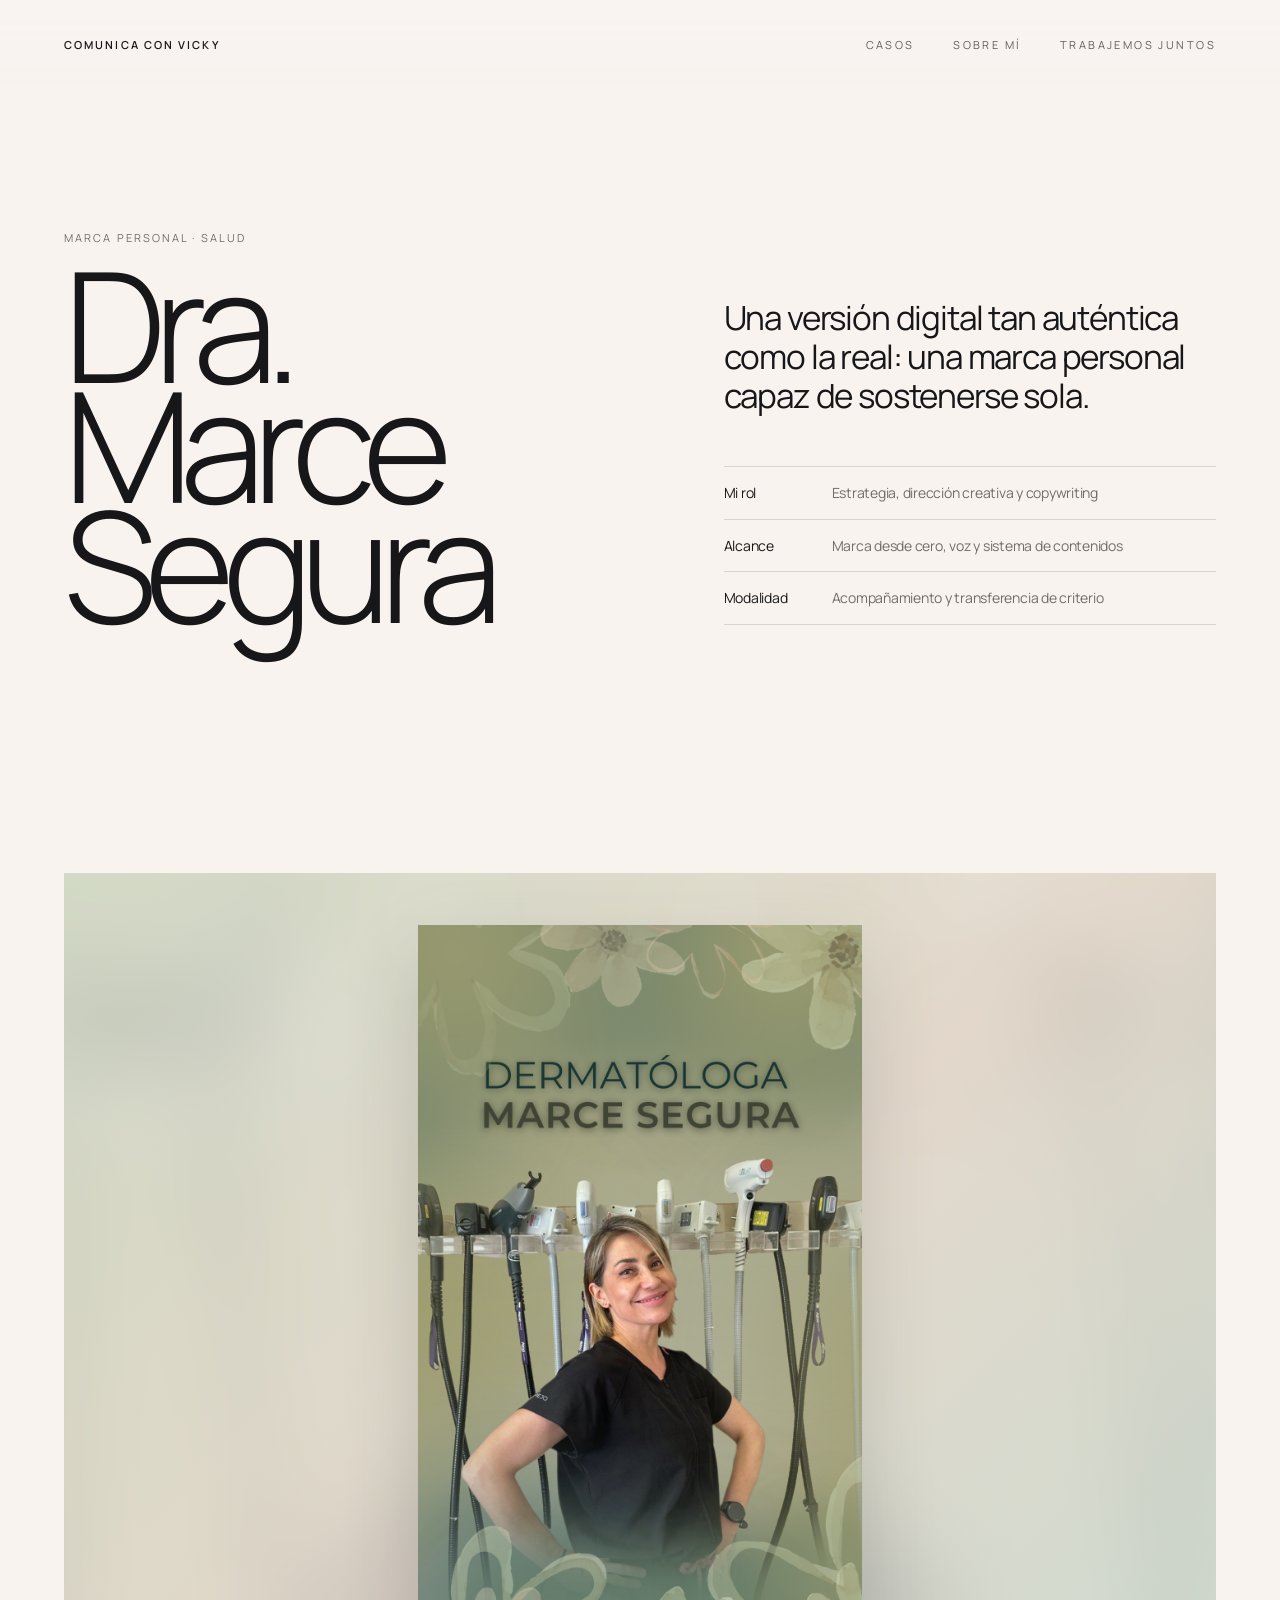
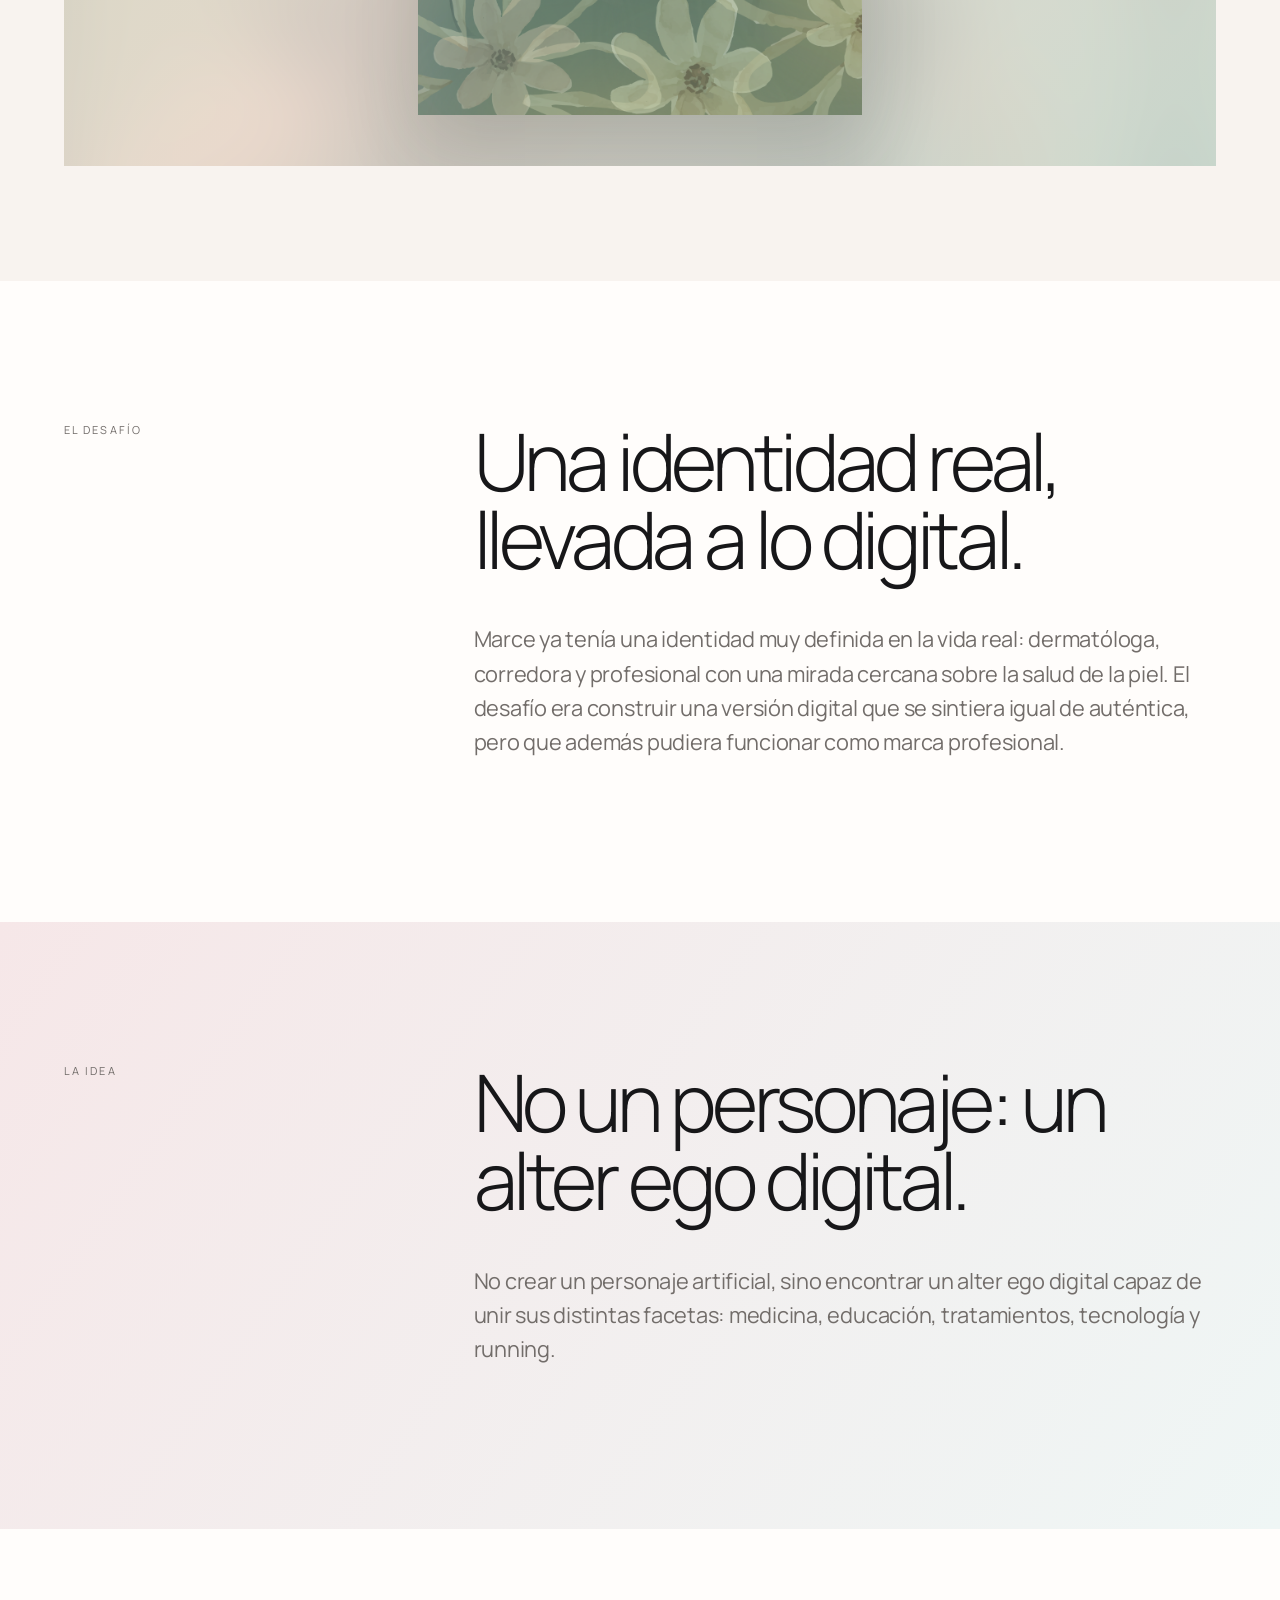
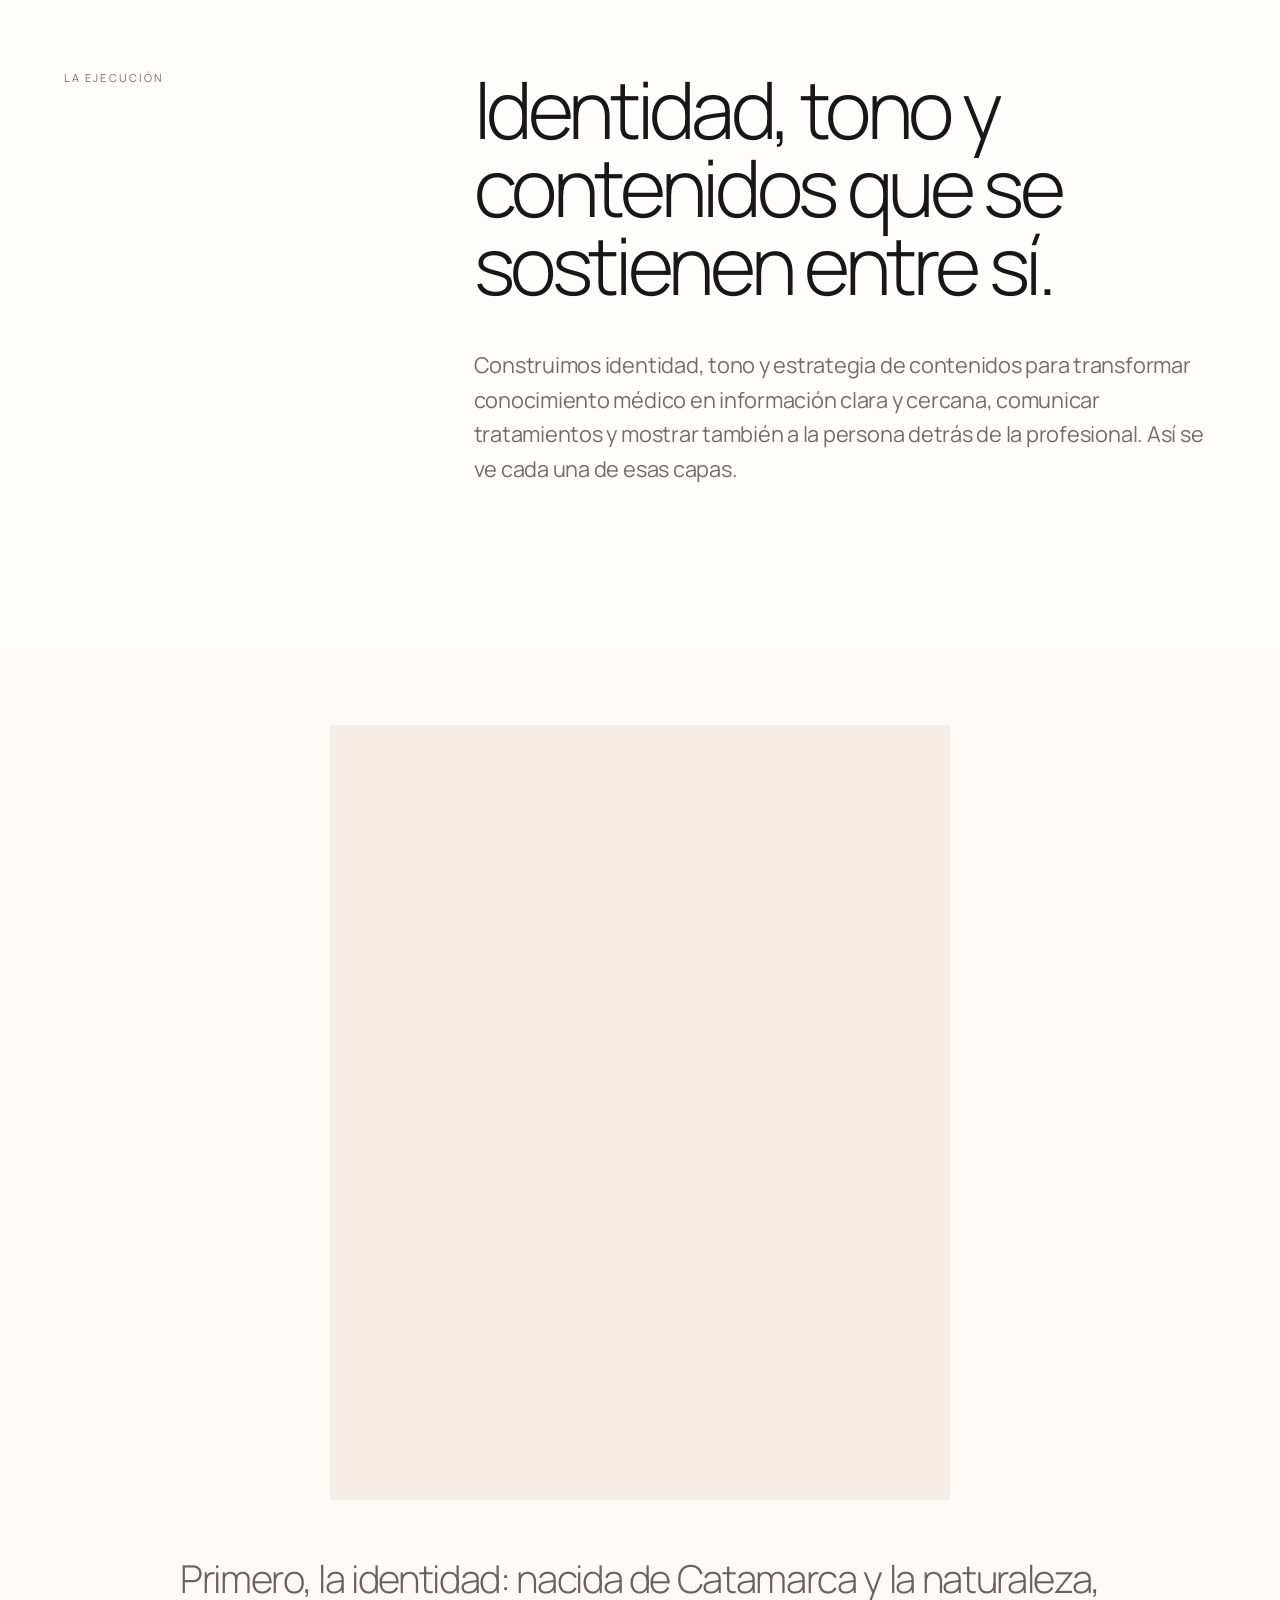
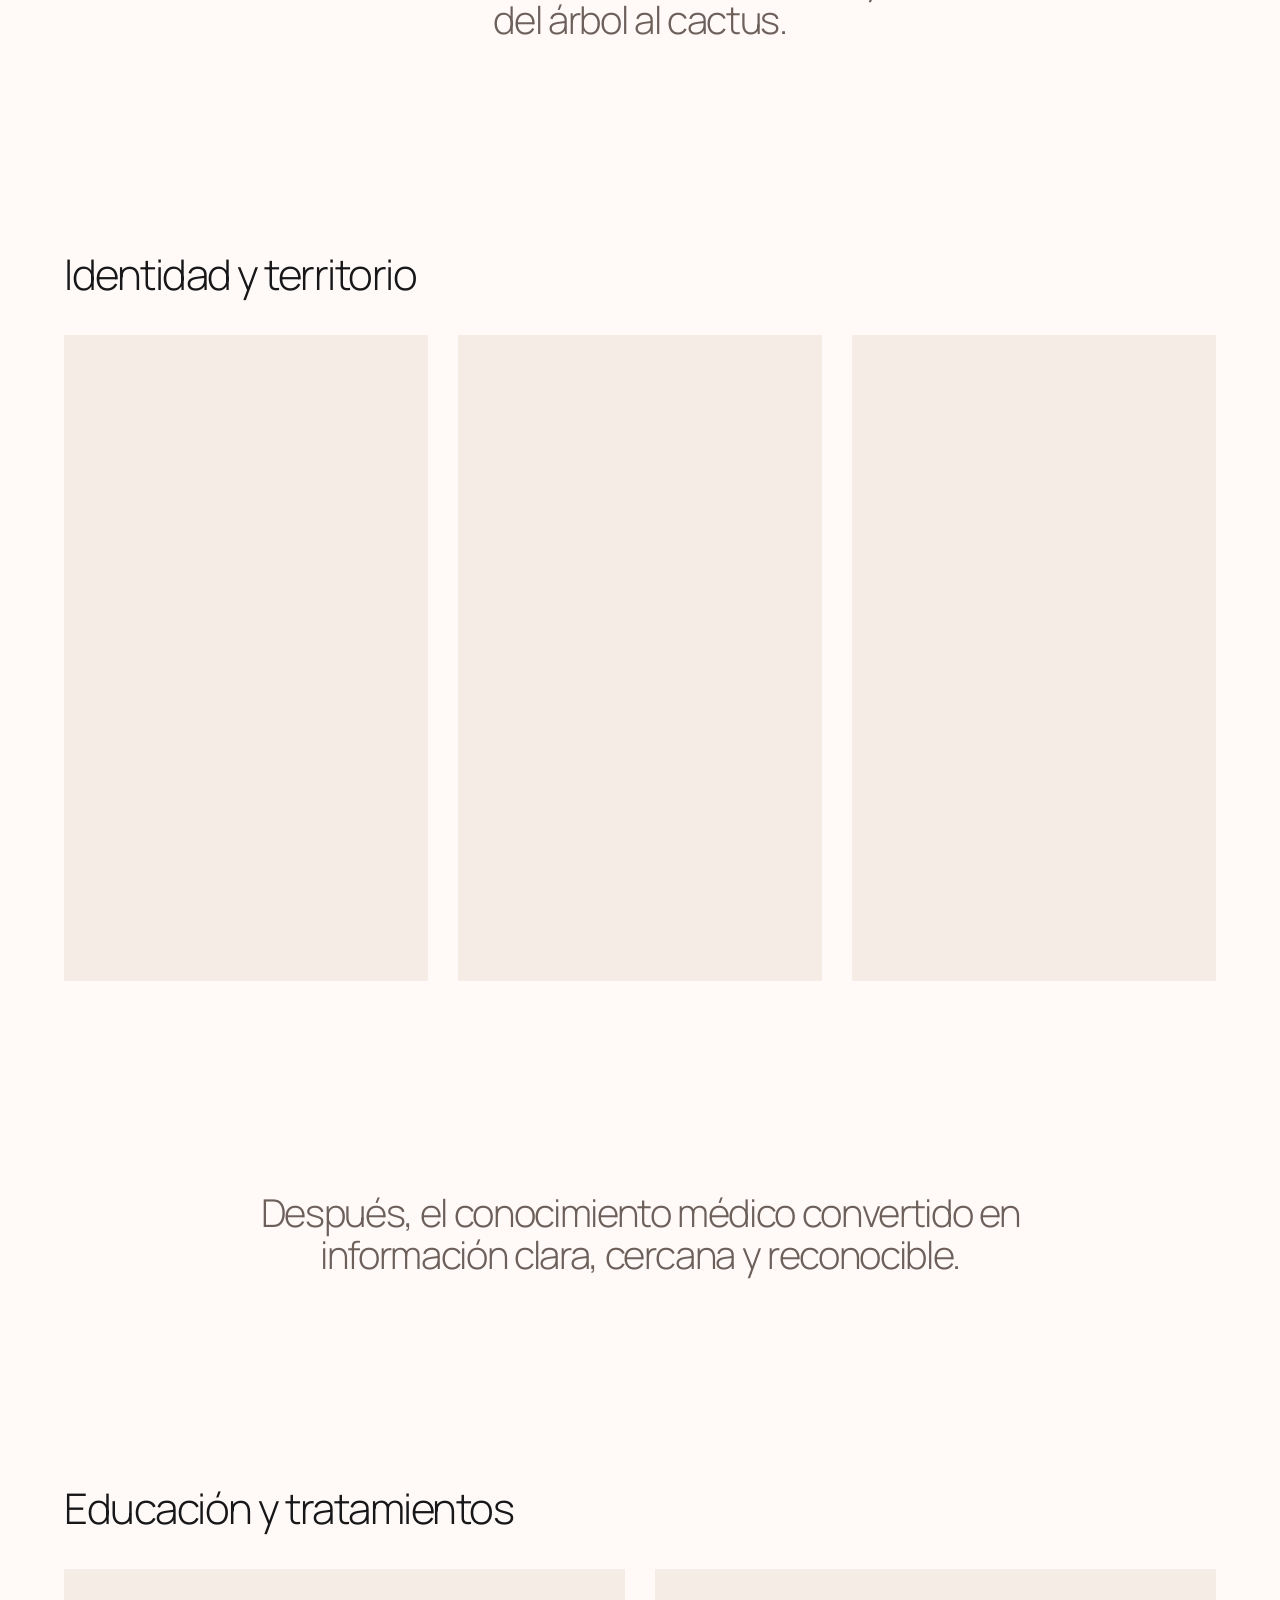
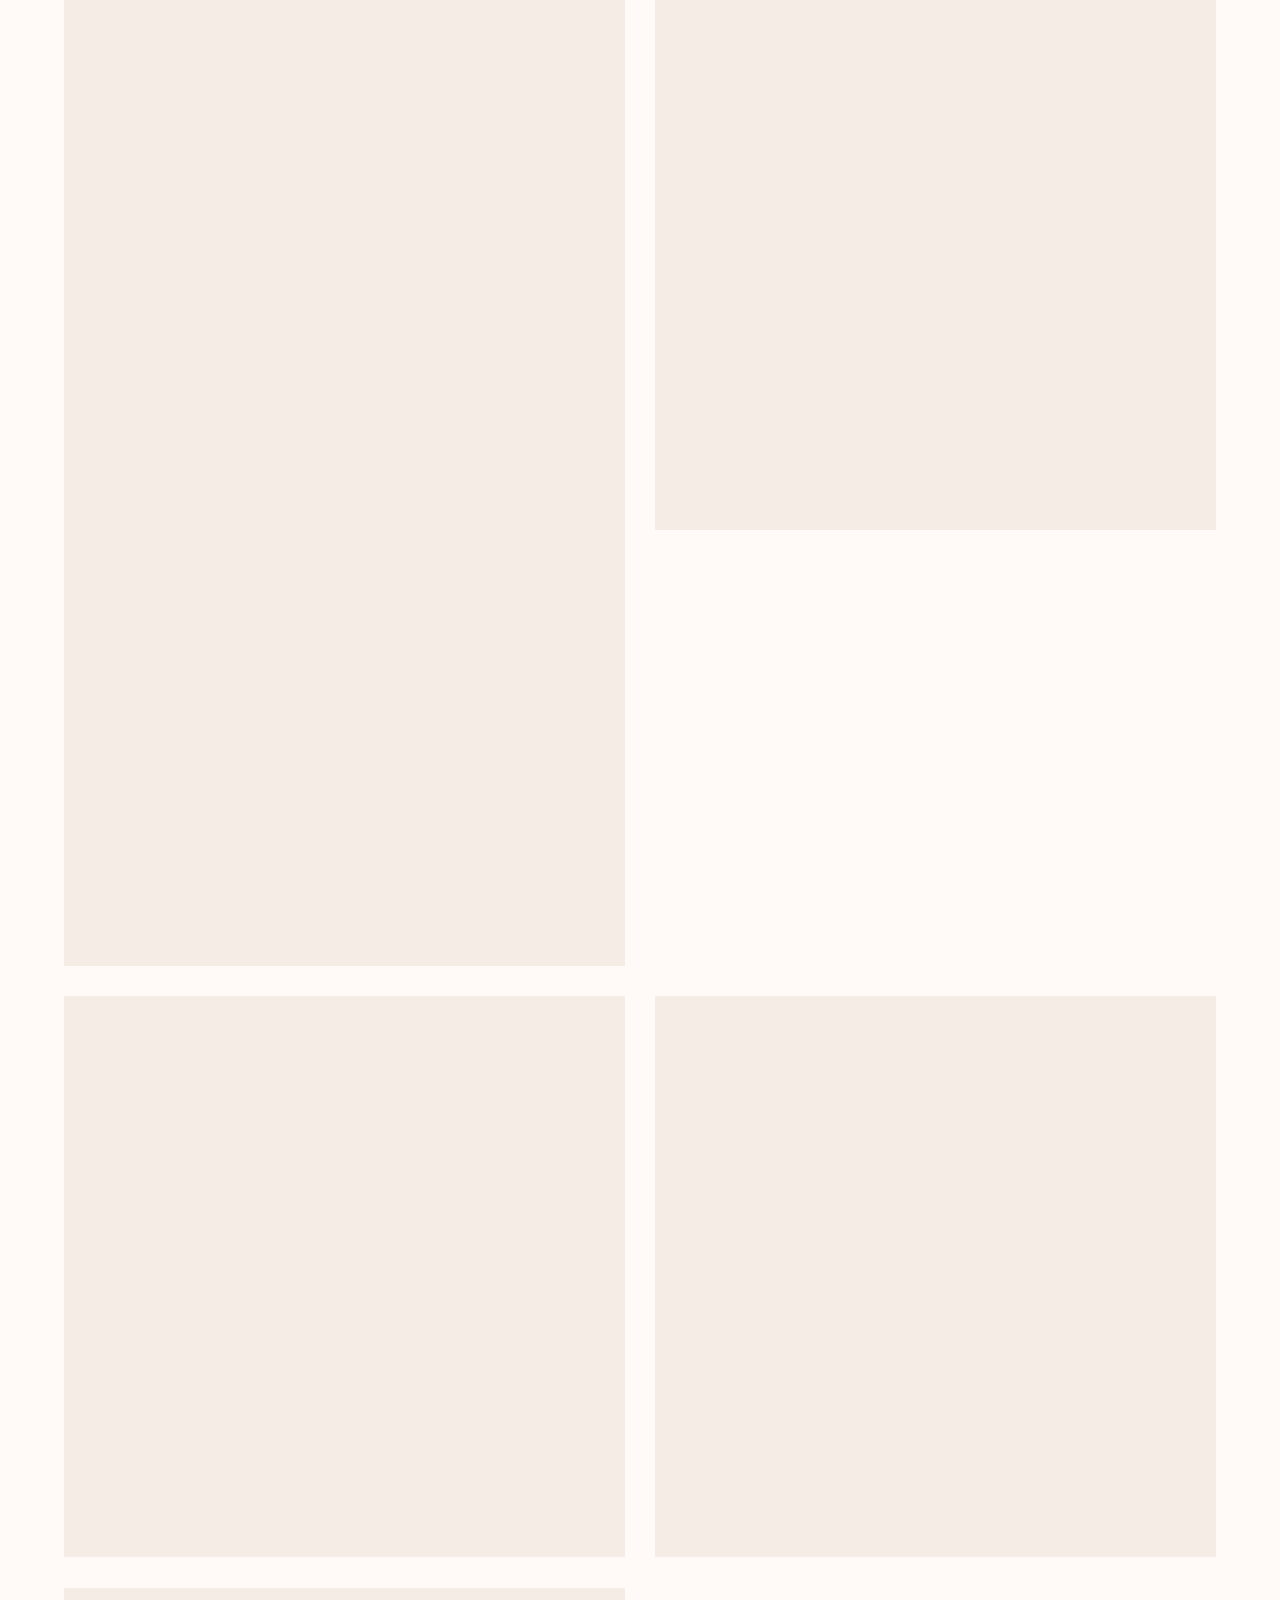
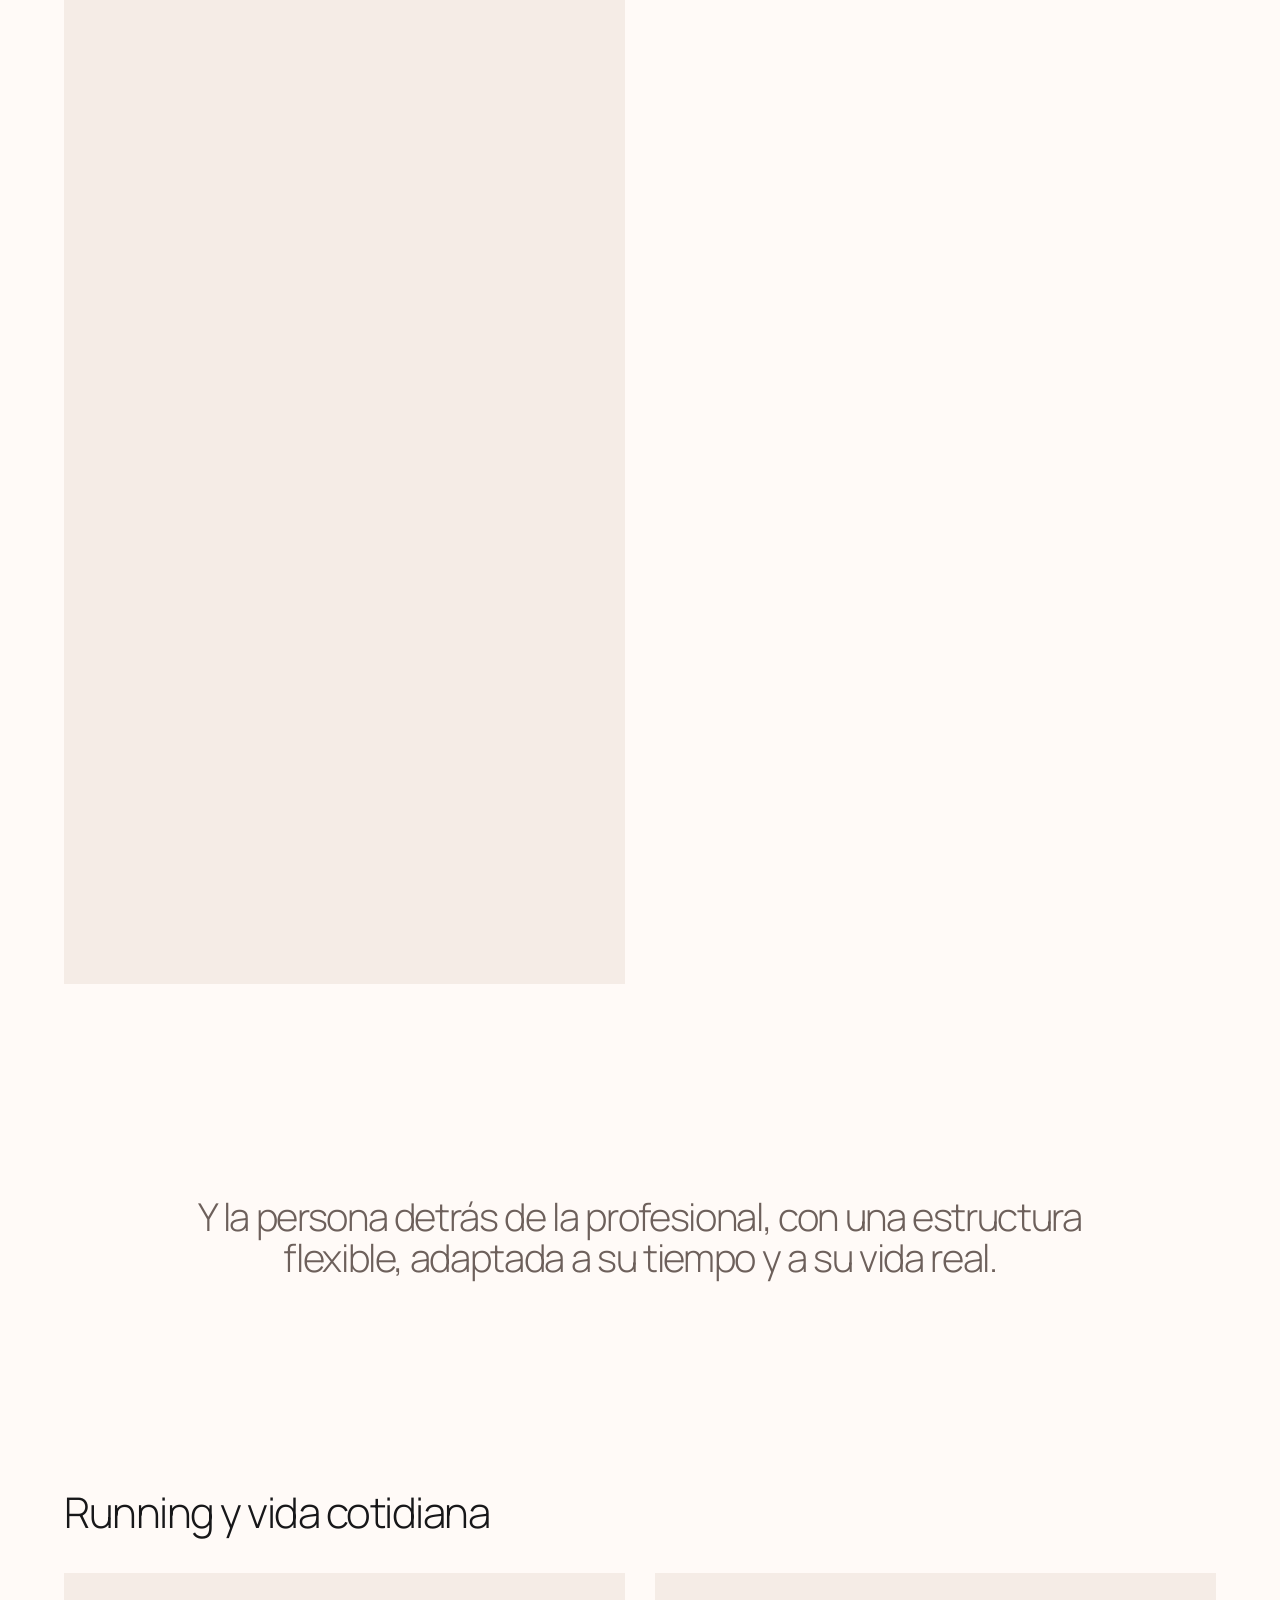
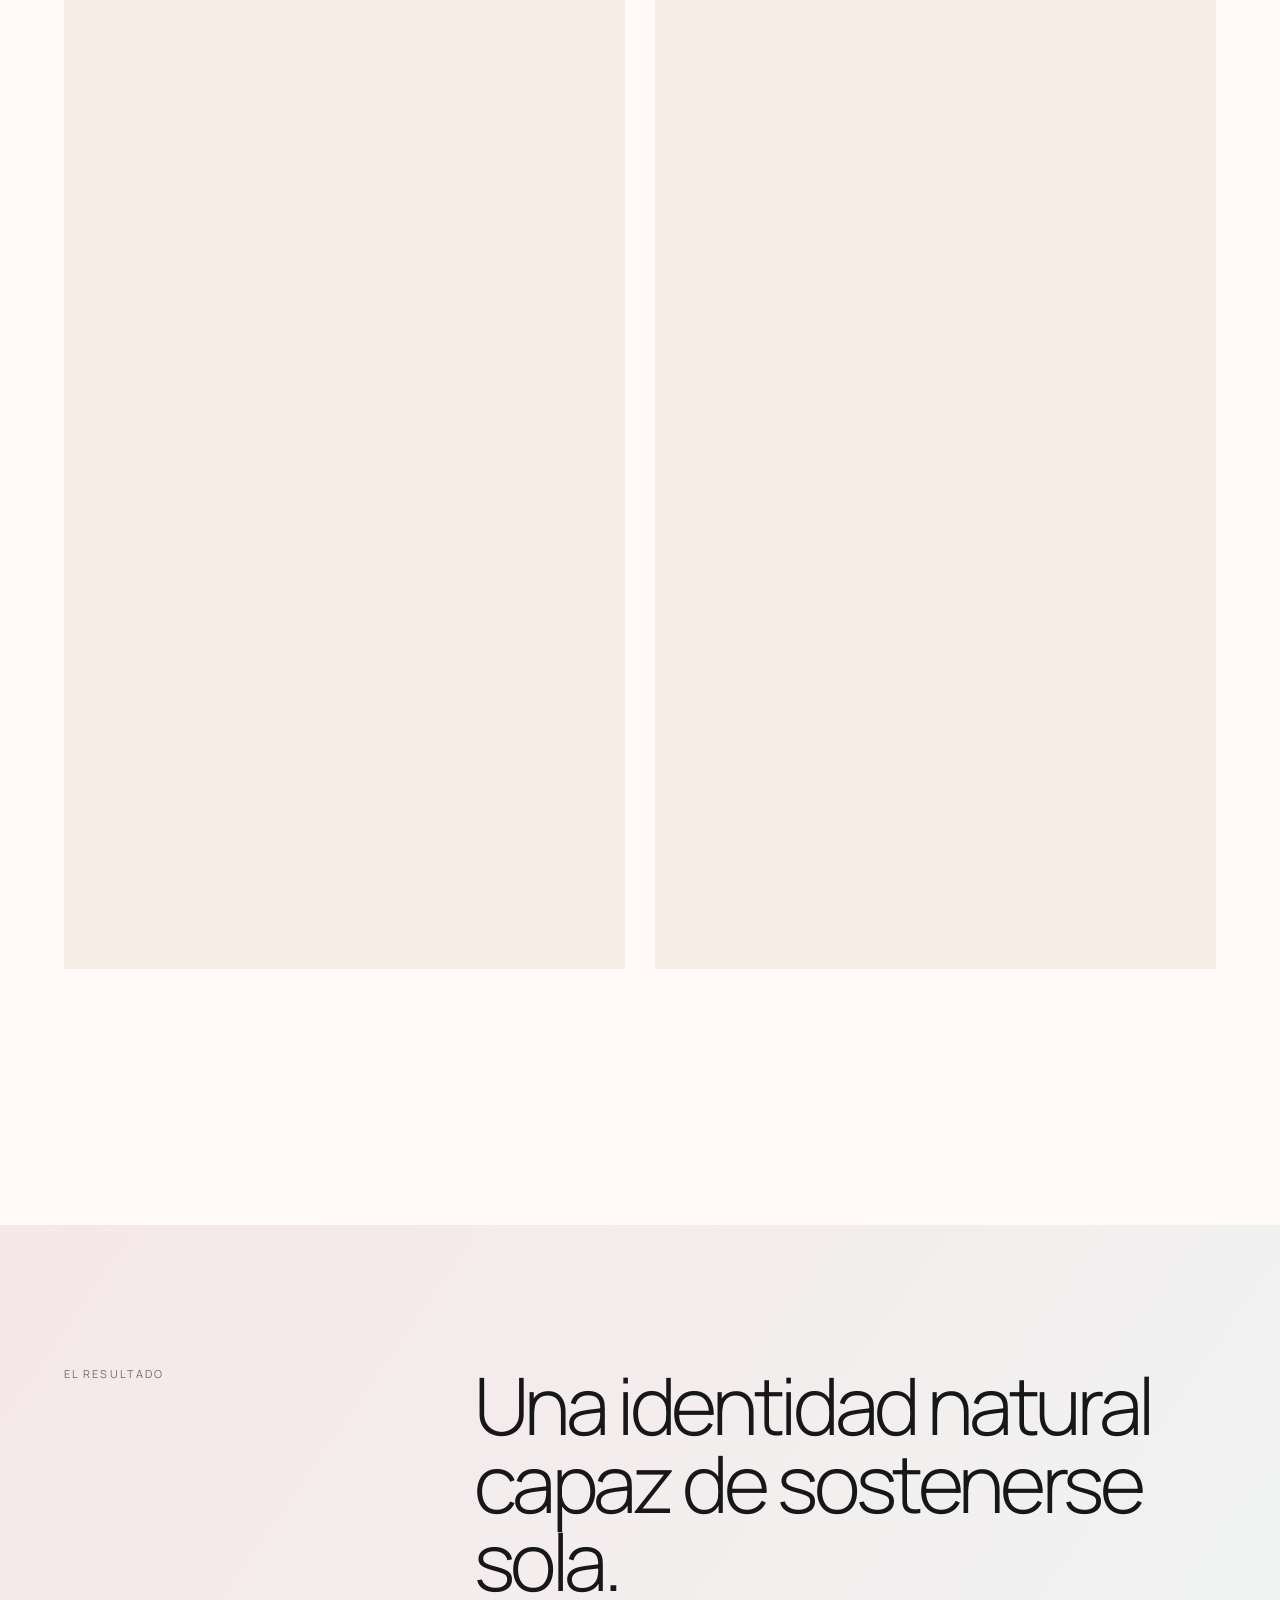
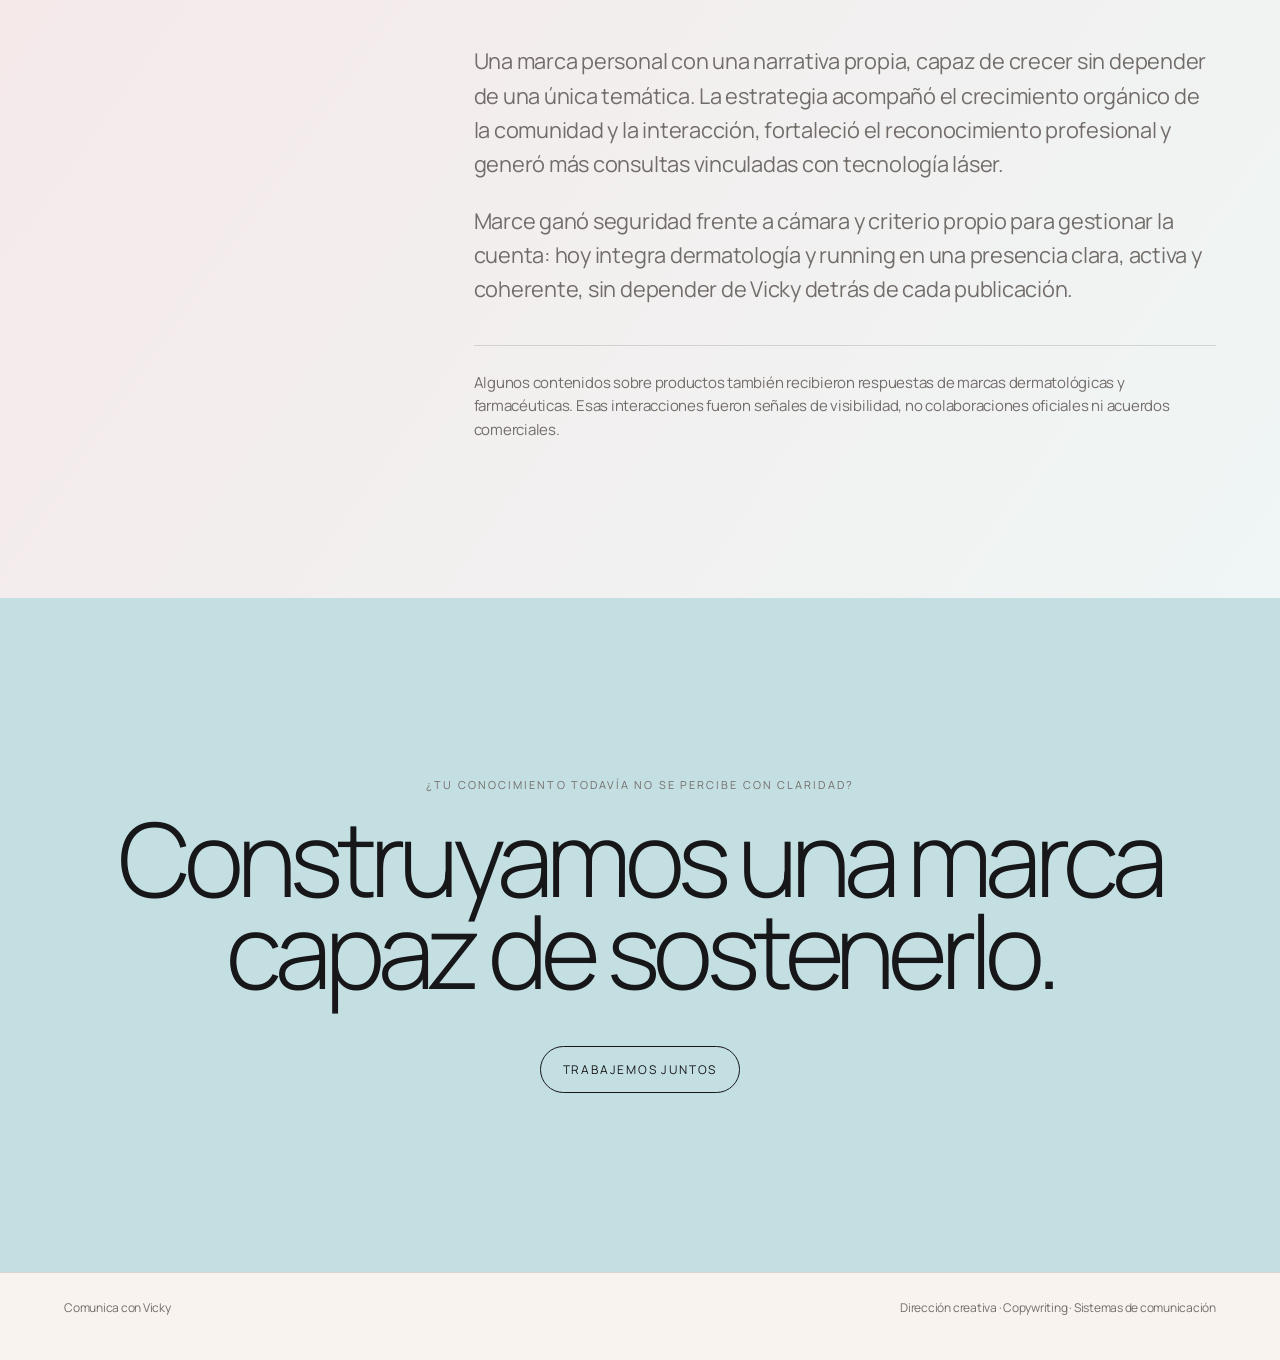
==== commit 0293695b: "Pulir narrativa de proyectos: Desafío, Idea, Ejecución y Resultado - Klauss: solo videos embebidos, " ====
--- a/public/portfolio/dra-marce-segura.html
+++ b/public/portfolio/dra-marce-segura.html
@@ -27,7 +27,7 @@
           <h1>Dra. Marce Segura</h1>
         </div>
         <div class="case-hero__summary">
-          <p>De un calendario imposible a una marca personal que puede sostenerse sola.</p>
+          <p>Una versión digital tan auténtica como la real: una marca personal capaz de sostenerse sola.</p>
           <div class="case-meta">
             <span><b>Mi rol</b> Estrategia, dirección creativa y copywriting</span>
             <span><b>Alcance</b> Marca desde cero, voz y sistema de contenidos</span>
@@ -41,6 +41,36 @@
       <div class="shell"><figure class="marce-cover__frame"><img src="assets/marce/marce-cover.png" alt="Identidad visual de la Dra. Marce Segura, inspirada en la naturaleza"></figure></div>
     </section>
 
+    <section class="case-section marce-context">
+      <div class="shell case-two-col">
+        <p class="kicker">El desafío</p>
+        <div class="case-prose">
+          <h2>Una identidad real, llevada a lo digital.</h2>
+          <p>Marce ya tenía una identidad muy definida en la vida real: dermatóloga, corredora y profesional con una mirada cercana sobre la salud de la piel. El desafío era construir una versión digital que se sintiera igual de auténtica, pero que además pudiera funcionar como marca profesional.</p>
+        </div>
+      </div>
+    </section>
+
+    <section class="case-section case-section--soft marce-idea">
+      <div class="shell case-two-col">
+        <p class="kicker">La idea</p>
+        <div class="case-prose">
+          <h2>No un personaje: un alter ego digital.</h2>
+          <p>No crear un personaje artificial, sino encontrar un alter ego digital capaz de unir sus distintas facetas: medicina, educación, tratamientos, tecnología y running.</p>
+        </div>
+      </div>
+    </section>
+
+    <section class="case-section marce-execution">
+      <div class="shell case-two-col">
+        <p class="kicker">La ejecución</p>
+        <div class="case-prose">
+          <h2>Identidad, tono y contenidos que se sostienen entre sí.</h2>
+          <p>Construimos identidad, tono y estrategia de contenidos para transformar conocimiento médico en información clara y cercana, comunicar tratamientos y mostrar también a la persona detrás de la profesional. Así se ve cada una de esas capas.</p>
+        </div>
+      </div>
+    </section>
+
     <section class="case-section marce-pieces" aria-label="Evidencia visual y sistema de contenidos">
       <div class="shell">
         <div class="marce-embed-feature" aria-label="Carrusel destacado">
@@ -49,10 +79,10 @@
           </div>
         </div>
 
-        <p class="marce-evidence-note">Una identidad nacida de Catamarca y la naturaleza, del árbol al cactus.</p>
+        <p class="marce-evidence-note">Primero, la identidad: nacida de Catamarca y la naturaleza, del árbol al cactus.</p>
 
         <section class="marce-evidence-group" aria-labelledby="marce-ecosystem-title">
-          <h3 id="marce-ecosystem-title">Referencias al ecosistema y la naturaleza</h3>
+          <h3 id="marce-ecosystem-title">Identidad y territorio</h3>
           <div class="marce-embed-grid marce-embed-grid--three">
             <div class="marce-ig-frame marce-ig-frame--reel"><iframe src="https://www.instagram.com/reel/CvIGkmwAgwN/embed/" title="Reel de identidad inspirado en la tierra" loading="lazy" scrolling="no" allow="autoplay; encrypted-media" allowfullscreen></iframe></div>
             <div class="marce-ig-frame marce-ig-frame--reel"><iframe src="https://www.instagram.com/reel/CxvkhuLuCih/embed/" title="Reel de identidad inspirado en la naturaleza" loading="lazy" scrolling="no" allow="autoplay; encrypted-media" allowfullscreen></iframe></div>
@@ -60,10 +90,10 @@
           </div>
         </section>
 
-        <p class="marce-evidence-note">Conocimiento médico convertido en contenidos claros y reconocibles.</p>
+        <p class="marce-evidence-note">Después, el conocimiento médico convertido en información clara, cercana y reconocible.</p>
 
         <section class="marce-evidence-group" aria-labelledby="marce-routines-title">
-          <h3 id="marce-routines-title">Rutinas y cuidado</h3>
+          <h3 id="marce-routines-title">Educación y tratamientos</h3>
           <div class="marce-embed-grid">
             <div class="marce-ig-frame marce-ig-frame--reel"><iframe src="https://www.instagram.com/reel/CyLkJyuOsT1/embed/" title="Reel de rutina de cuidado de la piel" loading="lazy" scrolling="no" allow="autoplay; encrypted-media" allowfullscreen></iframe></div>
             <div class="marce-ig-frame marce-ig-frame--square"><iframe src="https://www.instagram.com/p/C_MUWklSFDz/embed/" title="Carrusel educativo de dermatología" loading="lazy" scrolling="no" allowtransparency="true"></iframe></div>
@@ -73,10 +103,10 @@
           </div>
         </section>
 
-        <p class="marce-evidence-note">Una estructura flexible, adaptada a su tiempo y a su vida real.</p>
+        <p class="marce-evidence-note">Y la persona detrás de la profesional, con una estructura flexible, adaptada a su tiempo y a su vida real.</p>
 
         <section class="marce-evidence-group" aria-labelledby="marce-running-title">
-          <h3 id="marce-running-title">Running</h3>
+          <h3 id="marce-running-title">Running y vida cotidiana</h3>
           <div class="marce-embed-grid marce-embed-grid--running">
             <div class="marce-ig-frame marce-ig-frame--reel"><iframe src="https://www.instagram.com/reel/DDdgUTaIUy2/embed/" title="Sueño con correr una maratón" loading="lazy" scrolling="no" allow="autoplay; encrypted-media" allowfullscreen></iframe></div>
             <div class="marce-ig-frame marce-ig-frame--reel"><iframe src="https://www.instagram.com/reel/DSvG3YykQhV/embed/" title="Get Ready With Me para su primera maratón" loading="lazy" scrolling="no" allow="autoplay; encrypted-media" allowfullscreen></iframe></div>
@@ -86,24 +116,13 @@
       </div>
     </section>
 
-    <section class="case-section marce-context">
-      <div class="shell case-two-col">
-        <p class="kicker">Contexto y desafío</p>
-        <div class="case-prose">
-          <h2>No necesitaba más posteos. Necesitaba una marca.</h2>
-          <p>Marce es dermatóloga clínica y trabaja en estética. Quería crecer en redes, atraer pacientes —también para consultas sobre tecnología láser—, ganar reconocimiento profesional y abrir nuevas oportunidades. Al comienzo todavía no tenía claro qué comunicar ni para qué.</p>
-          <p>El desafío era transformar su conocimiento en confianza sin construir una rutina imposible de sostener entre el consultorio, la maternidad, el running y su vida cotidiana.</p>
-        </div>
-      </div>
-    </section>
-
     <section class="case-section case-section--soft marce-results">
       <div class="shell case-two-col">
-        <p class="kicker">Resultados</p>
+        <p class="kicker">El resultado</p>
         <div class="case-prose">
-          <h2>Más visibilidad, más seguridad y una marca autónoma.</h2>
-          <p>La estrategia acompañó el crecimiento orgánico de la comunidad y la interacción, fortaleció el reconocimiento profesional y generó más consultas vinculadas con tecnología láser.</p>
-          <p>Marce ganó seguridad frente a cámara y criterio propio para gestionar la cuenta. Hoy puede integrar dermatología y running dentro de una presencia clara, activa y coherente, sin depender de Vicky detrás de cada publicación.</p>
+          <h2>Una identidad natural capaz de sostenerse sola.</h2>
+          <p>Una marca personal con una narrativa propia, capaz de crecer sin depender de una única temática. La estrategia acompañó el crecimiento orgánico de la comunidad y la interacción, fortaleció el reconocimiento profesional y generó más consultas vinculadas con tecnología láser.</p>
+          <p>Marce ganó seguridad frente a cámara y criterio propio para gestionar la cuenta: hoy integra dermatología y running en una presencia clara, activa y coherente, sin depender de Vicky detrás de cada publicación.</p>
           <p class="marce-results__note">Algunos contenidos sobre productos también recibieron respuestas de marcas dermatológicas y farmacéuticas. Esas interacciones fueron señales de visibilidad, no colaboraciones oficiales ni acuerdos comerciales.</p>
         </div>
       </div>
--- a/public/portfolio/styles.css
+++ b/public/portfolio/styles.css
@@ -1562,3 +1562,6 @@
   .about__portrait img{width:108%;max-width:none}
   .about__copy{grid-column:auto;padding:35px 0 55px}
 }
+
+.case-section__lead { max-width:760px; margin:0; color:var(--muted); font-size:clamp(18px,1.6vw,23px); line-height:1.55; }
+.case-prose .case-expansion { margin-top:34px; padding-top:22px; border-top:1px solid rgba(23,23,25,.16); }
